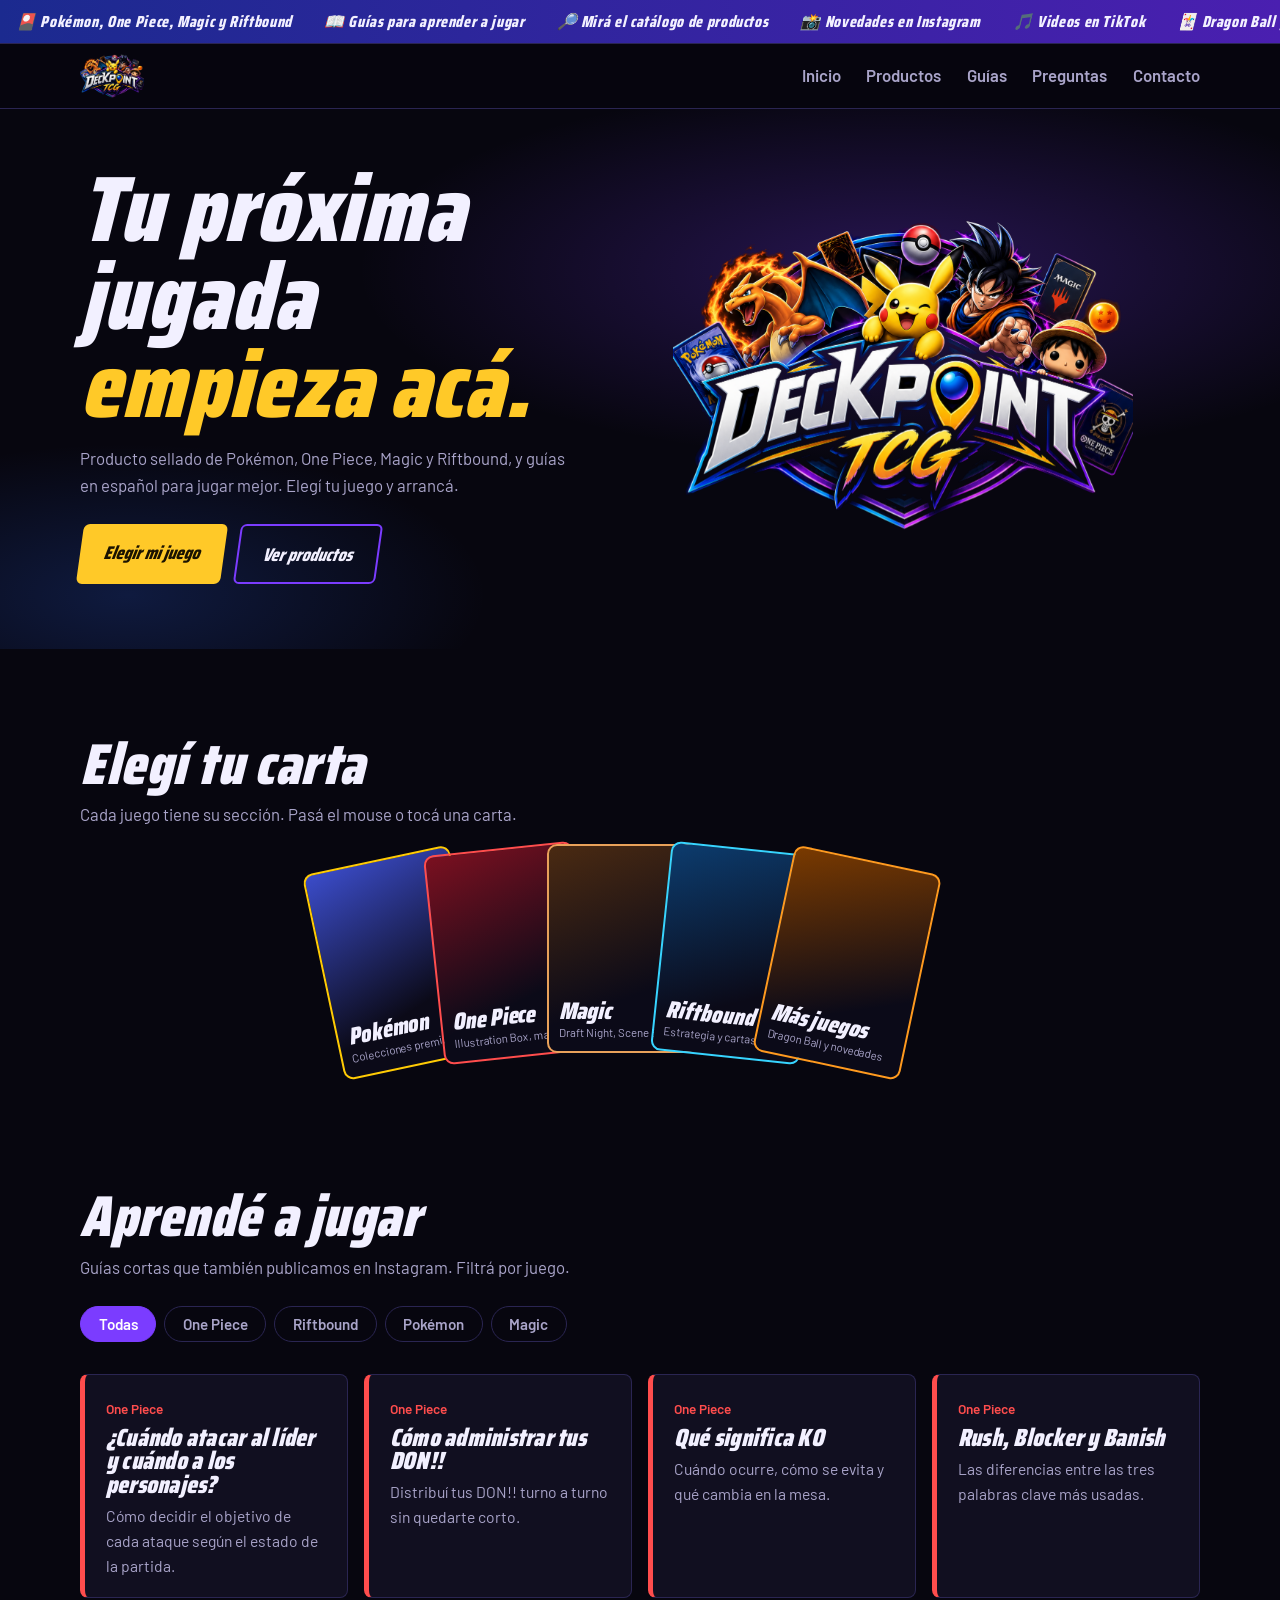
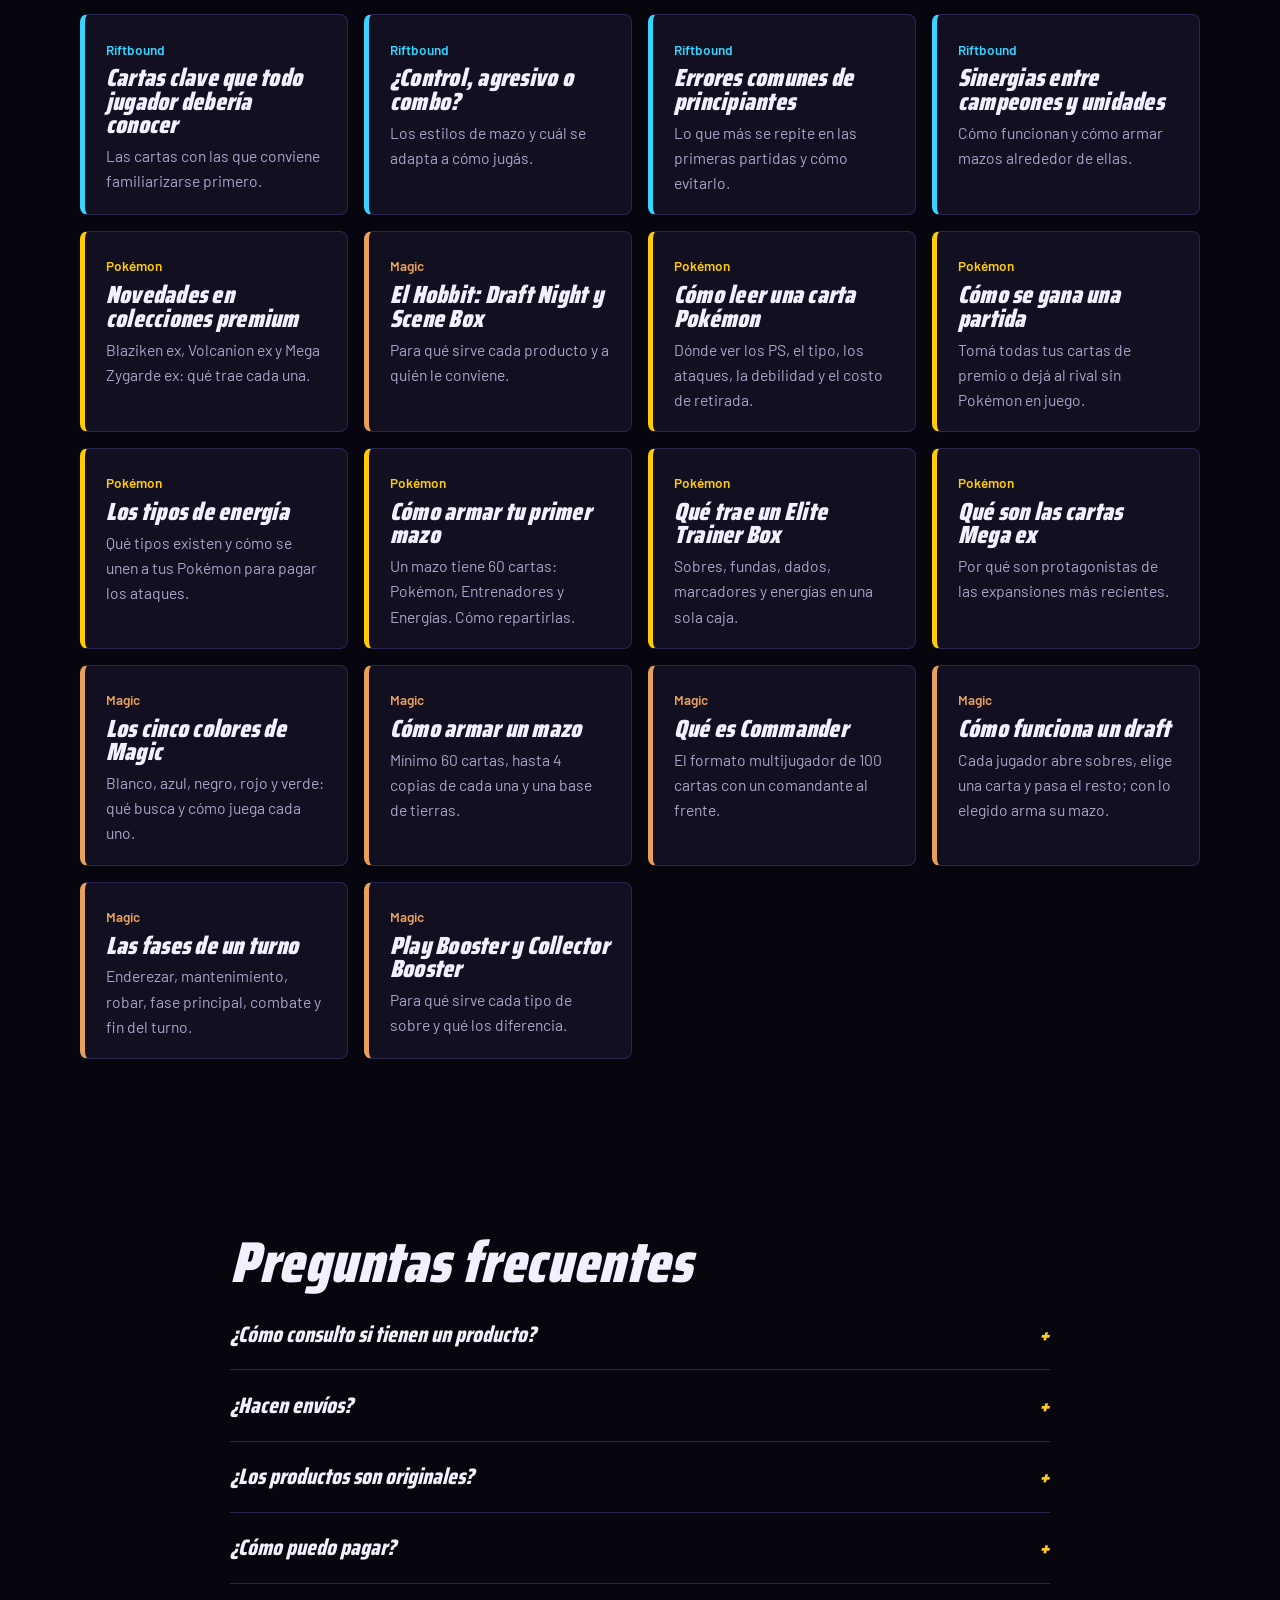
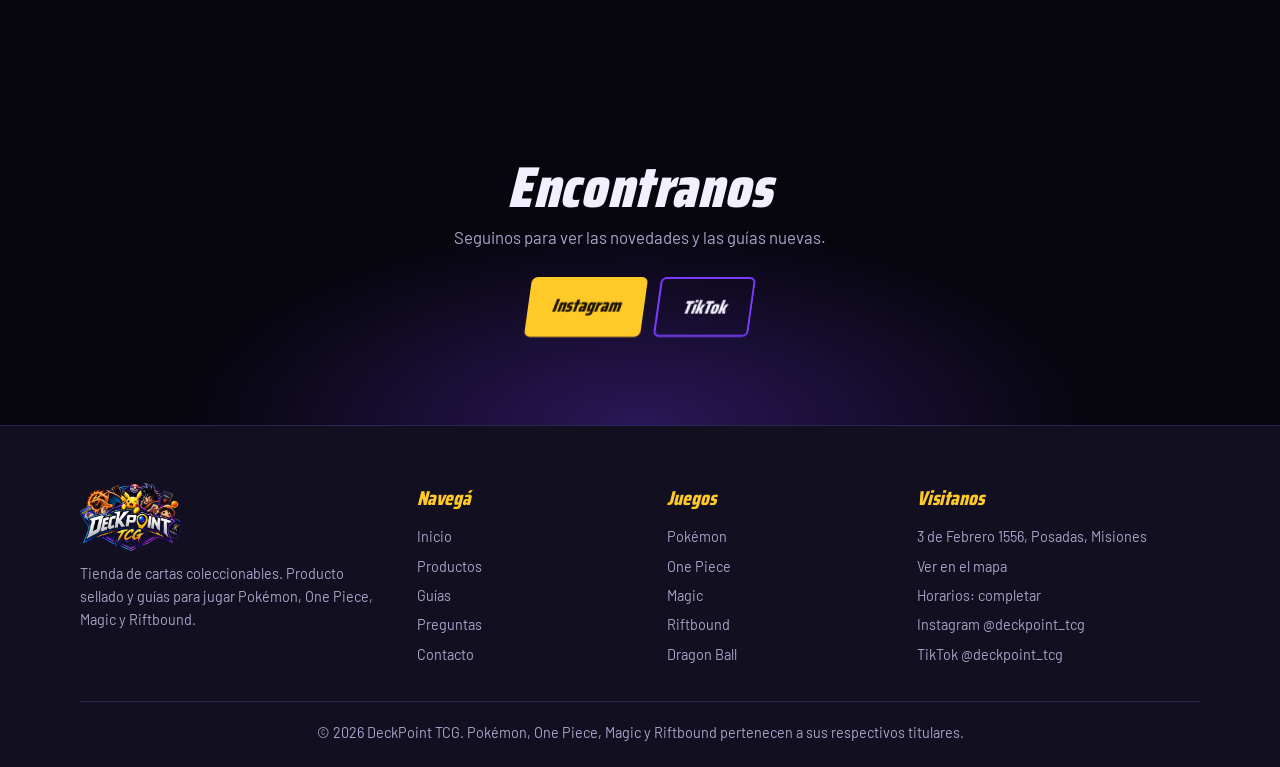
==== index.html @ 6fde2c55 "Primer subida del proyecto DeckPoint" ====
<!DOCTYPE html>
<html lang="es">

<head>
  <meta charset="utf-8">
  <meta name="viewport" content="width=device-width, initial-scale=1">
  <title>DeckPoint TCG | Pokémon, One Piece, Magic y Riftbound</title>
  <meta name="description"
    content="DeckPoint TCG: producto sellado, guías y novedades de Pokémon, One Piece, Magic y Riftbound.">
  <link rel="icon" href="assets/logo.png">
  <link rel="preconnect" href="https://fonts.googleapis.com">
  <link rel="preconnect" href="https://fonts.gstatic.com" crossorigin>
  <link
    href="https://fonts.googleapis.com/css2?family=Saira+Condensed:wght@700;800;900&family=Barlow:wght@400;500;600&display=swap"
    rel="stylesheet">
  <link rel="stylesheet" href="styles.css">
</head>

<body>
  <div class="ticker" aria-label="Novedades">
    <div><span>🎴 Pokémon, One Piece, Magic y Riftbound</span><span>📖 Guías para aprender a jugar</span><span>🔎 Mirá
        el catálogo de productos</span><span>📸 Novedades en Instagram</span><span>🎵 Videos en TikTok</span><span>🃏
        Dragon Ball y más juegos</span></div>
    <div aria-hidden="true"><span>🎴 Pokémon, One Piece, Magic y Riftbound</span><span>📖 Guías para aprender a
        jugar</span><span>🔎 Mirá el catálogo de productos</span><span>📸 Novedades en Instagram</span><span>🎵 Videos
        en TikTok</span><span>🃏 Dragon Ball y más juegos</span></div>
  </div>
  <header>
    <div class="wrap">
      <a href="index.html" aria-label="DeckPoint TCG, inicio"><img src="assets/logo.png" alt="DeckPoint TCG"></a>
      <nav><a href="index.html">Inicio</a><a href="productos.html">Productos</a><a href="index.html#guias">Guías</a><a
          href="index.html#faq">Preguntas</a><a href="index.html#contacto">Contacto</a></nav>
    </div>
  </header>
  <main id="inicio">
    <section class="hero">
      <div class="wrap">
        <div>
          <h1>Tu próxima jugada<span>empieza acá.</span></h1>
          <p class="lead">Producto sellado de Pokémon, One Piece, Magic y Riftbound, y guías en español para jugar
            mejor. Elegí tu juego y arrancá.</p>
          <div class="btns"><a class="btn gold" href="#juegos">Elegir mi juego</a><a class="btn ghost"
              href="productos.html">Ver productos</a></div>
        </div>
        <div>
          <img class="logo" src="assets/logo.png" alt="DeckPoint TCG con Pikachu, Charizard, Goku y Luffy"
            style="margin:auto;max-width:460px">
        </div>
      </div>
    </section>

    <section id="juegos">
      <div class="wrap">
        <h2>Elegí tu carta</h2>
        <p class="lead">Cada juego tiene su sección. Pasá el mouse o tocá una carta.</p>
        <div class="fan">
          <a class="card pk" href="productos.html?juego=pokemon"><b>Pokémon</b><small>Colecciones premium</small></a>
          <a class="card op" href="productos.html?juego=onepiece"><b>One Piece</b><small>Illustration Box,
              mazos</small></a>
          <a class="card mg" href="productos.html?juego=magic"><b>Magic</b><small>Draft Night, Scene Box</small></a>
          <a class="card rb" href="productos.html?juego=riftbound"><b>Riftbound</b><small>Estrategia y cartas
              clave</small></a>
          <a class="card dz" href="productos.html?juego=dragonball"><b>Más juegos</b><small>Dragon Ball y
              novedades</small></a>
        </div>
      </div>
    </section>

    <section id="guias" style="padding-top:1rem">
      <div class="wrap">
        <h2>Aprendé a jugar</h2>
        <p class="lead">Guías cortas que también publicamos en Instagram. Filtrá por juego.</p>
        <div class="tabs" role="group" aria-label="Filtrar guías por juego">
          <button aria-pressed="true" data-f="all">Todas</button><button aria-pressed="false" data-f="onepiece">One
            Piece</button><button aria-pressed="false" data-f="riftbound">Riftbound</button><button aria-pressed="false"
            data-f="pokemon">Pokémon</button><button aria-pressed="false" data-f="magic">Magic</button>
        </div>
        <div class="grid" id="guides">
          <article class="guide" data-g="onepiece" style="--c:#ff4d4d"><em>One Piece</em>
            <h3>¿Cuándo atacar al líder y cuándo a los personajes?</h3>
            <p>Cómo decidir el objetivo de cada ataque según el estado de la partida.</p>
          </article>
          <article class="guide" data-g="onepiece" style="--c:#ff4d4d"><em>One Piece</em>
            <h3>Cómo administrar tus DON!!</h3>
            <p>Distribuí tus DON!! turno a turno sin quedarte corto.</p>
          </article>
          <article class="guide" data-g="onepiece" style="--c:#ff4d4d"><em>One Piece</em>
            <h3>Qué significa KO</h3>
            <p>Cuándo ocurre, cómo se evita y qué cambia en la mesa.</p>
          </article>
          <article class="guide" data-g="onepiece" style="--c:#ff4d4d"><em>One Piece</em>
            <h3>Rush, Blocker y Banish</h3>
            <p>Las diferencias entre las tres palabras clave más usadas.</p>
          </article>
          <article class="guide" data-g="riftbound" style="--c:#37d4ff"><em>Riftbound</em>
            <h3>Cartas clave que todo jugador debería conocer</h3>
            <p>Las cartas con las que conviene familiarizarse primero.</p>
          </article>
          <article class="guide" data-g="riftbound" style="--c:#37d4ff"><em>Riftbound</em>
            <h3>¿Control, agresivo o combo?</h3>
            <p>Los estilos de mazo y cuál se adapta a cómo jugás.</p>
          </article>
          <article class="guide" data-g="riftbound" style="--c:#37d4ff"><em>Riftbound</em>
            <h3>Errores comunes de principiantes</h3>
            <p>Lo que más se repite en las primeras partidas y cómo evitarlo.</p>
          </article>
          <article class="guide" data-g="riftbound" style="--c:#37d4ff"><em>Riftbound</em>
            <h3>Sinergias entre campeones y unidades</h3>
            <p>Cómo funcionan y cómo armar mazos alrededor de ellas.</p>
          </article>
          <article class="guide" data-g="pokemon" style="--c:#ffcb05"><em>Pokémon</em>
            <h3>Novedades en colecciones premium</h3>
            <p>Blaziken ex, Volcanion ex y Mega Zygarde ex: qué trae cada una. <!-- editar --></p>
          </article>
          <article class="guide" data-g="magic" style="--c:#e8a15a"><em>Magic</em>
            <h3>El Hobbit: Draft Night y Scene Box</h3>
            <p>Para qué sirve cada producto y a quién le conviene. <!-- editar --></p>
          </article>
          <article class="guide" data-g="pokemon" style="--c:#ffcb05"><em>Pokémon</em>
            <h3>Cómo leer una carta Pokémon</h3>
            <p>Dónde ver los PS, el tipo, los ataques, la debilidad y el costo de retirada.</p>
          </article>
          <article class="guide" data-g="pokemon" style="--c:#ffcb05"><em>Pokémon</em>
            <h3>Cómo se gana una partida</h3>
            <p>Tomá todas tus cartas de premio o dejá al rival sin Pokémon en juego.</p>
          </article>
          <article class="guide" data-g="pokemon" style="--c:#ffcb05"><em>Pokémon</em>
            <h3>Los tipos de energía</h3>
            <p>Qué tipos existen y cómo se unen a tus Pokémon para pagar los ataques.</p>
          </article>
          <article class="guide" data-g="pokemon" style="--c:#ffcb05"><em>Pokémon</em>
            <h3>Cómo armar tu primer mazo</h3>
            <p>Un mazo tiene 60 cartas: Pokémon, Entrenadores y Energías. Cómo repartirlas.</p>
          </article>
          <article class="guide" data-g="pokemon" style="--c:#ffcb05"><em>Pokémon</em>
            <h3>Qué trae un Elite Trainer Box</h3>
            <p>Sobres, fundas, dados, marcadores y energías en una sola caja.</p>
          </article>
          <article class="guide" data-g="pokemon" style="--c:#ffcb05"><em>Pokémon</em>
            <h3>Qué son las cartas Mega ex</h3>
            <p>Por qué son protagonistas de las expansiones más recientes.</p>
          </article>
          <article class="guide" data-g="magic" style="--c:#e8a15a"><em>Magic</em>
            <h3>Los cinco colores de Magic</h3>
            <p>Blanco, azul, negro, rojo y verde: qué busca y cómo juega cada uno.</p>
          </article>
          <article class="guide" data-g="magic" style="--c:#e8a15a"><em>Magic</em>
            <h3>Cómo armar un mazo</h3>
            <p>Mínimo 60 cartas, hasta 4 copias de cada una y una base de tierras.</p>
          </article>
          <article class="guide" data-g="magic" style="--c:#e8a15a"><em>Magic</em>
            <h3>Qué es Commander</h3>
            <p>El formato multijugador de 100 cartas con un comandante al frente.</p>
          </article>
          <article class="guide" data-g="magic" style="--c:#e8a15a"><em>Magic</em>
            <h3>Cómo funciona un draft</h3>
            <p>Cada jugador abre sobres, elige una carta y pasa el resto; con lo elegido arma su mazo.</p>
          </article>
          <article class="guide" data-g="magic" style="--c:#e8a15a"><em>Magic</em>
            <h3>Las fases de un turno</h3>
            <p>Enderezar, mantenimiento, robar, fase principal, combate y fin del turno.</p>
          </article>
          <article class="guide" data-g="magic" style="--c:#e8a15a"><em>Magic</em>
            <h3>Play Booster y Collector Booster</h3>
            <p>Para qué sirve cada tipo de sobre y qué los diferencia.</p>
          </article>
        </div>
      </div>
    </section>

    <section id="faq">
      <div class="wrap" style="max-width:820px">
        <h2>Preguntas frecuentes</h2>
        <!-- TODO: reemplazar por respuestas reales del local -->
        <details>
          <summary>¿Cómo consulto si tienen un producto?</summary>
          <p>Escribinos por mensaje directo en Instagram con el nombre del producto y te confirmamos disponibilidad.</p>
        </details>
        <details>
          <summary>¿Hacen envíos?</summary>
          <p>.</p>
        </details>
        <details>
          <summary>¿Los productos son originales?</summary>
          <p>.</p>
        </details>
        <details>
          <summary>¿Cómo puedo pagar?</summary>
          <p>.</p>
        </details>
      </div>
    </section>

    <section id="contacto" class="contact">
      <div class="wrap">
        <h2>Encontranos</h2>
        <p class="lead" style="margin:0 auto">Seguinos para ver las novedades y las guías nuevas.</p>
        <div class="btns">
          <a class="btn gold" href="https://www.instagram.com/deckpoint_tcg" target="_blank"
            rel="noopener">Instagram</a>
          <a class="btn ghost" href="https://www.tiktok.com/@deckpoint_tcg" target="_blank" rel="noopener">TikTok</a>
        </div>
      </div>
    </section>
  </main>

  <footer>
    <div class="wrap">
      <div class="fcols">
        <div><img src="assets/logo.png" alt="DeckPoint TCG">
          <p>Tienda de cartas coleccionables. Producto sellado y guías para jugar Pokémon, One Piece, Magic y Riftbound.
          </p>
        </div>
        <div>
          <h4>Navegá</h4>
          <ul>
            <li><a href="index.html">Inicio</a></li>
            <li><a href="productos.html">Productos</a></li>
            <li><a href="index.html#guias">Guías</a></li>
            <li><a href="index.html#faq">Preguntas</a></li>
            <li><a href="index.html#contacto">Contacto</a></li>
          </ul>
        </div>
        <div>
          <h4>Juegos</h4>
          <ul>
            <li><a href="productos.html?juego=pokemon">Pokémon</a></li>
            <li><a href="productos.html?juego=onepiece">One Piece</a></li>
            <li><a href="productos.html?juego=magic">Magic</a></li>
            <li><a href="productos.html?juego=riftbound">Riftbound</a></li>
            <li><a href="productos.html?juego=dragonball">Dragon Ball</a></li>
          </ul>
        </div>
        <div>
          <h4>Visitanos</h4>
          <ul><!-- EDITAR: completar horarios -->
            <li>3 de Febrero 1556, Posadas, Misiones</li>
            <li><a href="https://www.google.com/maps/search/?api=1&query=3+de+Febrero+1556+Posadas+Misiones"
                target="_blank" rel="noopener">Ver en el mapa</a></li>
            <li>Horarios: completar</li>
            <li><a href="https://www.instagram.com/deckpoint_tcg" target="_blank" rel="noopener">Instagram
                @deckpoint_tcg</a></li>
            <li><a href="https://www.tiktok.com/@deckpoint_tcg" target="_blank" rel="noopener">TikTok @deckpoint_tcg</a>
            </li>
          </ul>
        </div>
      </div>
      <div class="fbot">© 2026 DeckPoint TCG. Pokémon, One Piece, Magic y Riftbound pertenecen a sus respectivos
        titulares.</div>
    </div>
  </footer>

  <script>
    const tabs = document.querySelectorAll('.tabs button'), gs = document.querySelectorAll('.guide');
    function filter(f) {
      tabs.forEach(b => b.setAttribute('aria-pressed', b.dataset.f === f));
      gs.forEach(g => g.hidden = !(f === 'all' || g.dataset.g === f));
    }
    tabs.forEach(b => b.addEventListener('click', () => filter(b.dataset.f)));

  </script>
</body>

</html>
---- styles.css ----
:root{--void:#07060f;--panel:#110f20;--line:#2a2552;--violet:#7b3cff;--blue:#2f6bff;--gold:#ffc928;--text:#f2f0ff;--mute:#a9a4c9;
--hd:"Saira Condensed","Arial Narrow",sans-serif;--bd:"Barlow",system-ui,sans-serif}
*{box-sizing:border-box;margin:0}
html{scroll-behavior:smooth}
body{background:var(--void);color:var(--text);font:400 1.05rem/1.6 var(--bd);overflow-x:hidden}
img{max-width:100%;display:block}
a{color:inherit}
:focus-visible{outline:3px solid var(--gold);outline-offset:3px}
.wrap{width:min(1120px,92%);margin-inline:auto}
h1,h2,h3{font-family:var(--hd);font-style:italic;font-weight:900;line-height:.95;letter-spacing:.01em}
h2{font-size:clamp(2.2rem,5vw,3.6rem);margin-bottom:.6rem}
section{padding:5.5rem 0}
.lead{color:var(--mute);max-width:56ch}

/* nav */
header{position:sticky;top:0;z-index:20;background:rgba(7,6,15,.88);backdrop-filter:blur(10px);border-bottom:1px solid var(--line)}
header .wrap{display:flex;align-items:center;justify-content:space-between;height:64px}
header img{height:44px}
nav{display:flex;gap:1.6rem;font-weight:600}
nav a{text-decoration:none;color:var(--mute)}
nav a:hover{color:var(--gold)}
@media(max-width:640px){nav{gap:1rem;font-size:.95rem}}

/* hero */
.hero{padding:3.5rem 0 4rem;background:radial-gradient(60% 50% at 70% 30%,rgba(123,60,255,.28),transparent 70%),radial-gradient(40% 40% at 10% 90%,rgba(47,107,255,.2),transparent 70%)}
.hero .wrap{display:grid;grid-template-columns:1fr 1.2fr;gap:2rem;align-items:center}
.hero h1{font-size:clamp(3rem,7.5vw,5.8rem);margin-bottom:1rem}
.hero h1 span{display:block;color:var(--gold)}
.btns{display:flex;gap:.8rem;flex-wrap:wrap;margin-top:1.6rem}
.btn{display:inline-block;padding:.85rem 1.5rem;border-radius:6px;font:800 1.15rem var(--hd);font-style:italic;text-decoration:none;transform:skewX(-8deg)}
.btn.gold{background:var(--gold);color:#1a1200}
.btn.ghost{border:2px solid var(--violet);color:var(--text)}
.btn:hover{filter:brightness(1.15)}

/* card fan: cada juego es una carta 63:88 */
.fan{display:flex;justify-content:center;padding:1rem 0 2rem}
.card{--r:0deg;flex:0 0 auto;width:clamp(86px,15vw,150px);aspect-ratio:63/88;margin-left:-3.2%;border-radius:10px;border:2px solid var(--c);background:linear-gradient(160deg,var(--c2),#0b0a18 70%);
display:flex;flex-direction:column;justify-content:flex-end;padding:.6rem;text-decoration:none;transform:rotate(var(--r)) translateY(var(--y,0));transition:transform .25s,box-shadow .25s;box-shadow:0 0 0 rgba(0,0,0,0)}
.card:hover,.card:focus-visible{transform:rotate(0) translateY(-18px) scale(1.06);z-index:5;box-shadow:0 14px 34px var(--c)}
.card b{font:900 clamp(1rem,2.2vw,1.5rem)/1 var(--hd);font-style:italic}
.card small{font-size:.72rem;color:var(--mute)}
.pk{--c:#ffcb05;--c2:#3b4cca;--r:-12deg;--y:14px}
.op{--c:#ff4d4d;--c2:#7a1020;--r:-6deg;--y:4px}
.mg{--c:#e8a15a;--c2:#4a2a12;--r:0deg}
.rb{--c:#37d4ff;--c2:#0c3c6e;--r:6deg;--y:4px}
.dz{--c:#ff9a1f;--c2:#7a3a00;--r:12deg;--y:14px}
@media(max-width:820px){.hero .wrap{grid-template-columns:1fr}.hero img.logo{max-width:340px}}
@media(prefers-reduced-motion:no-preference){.hero .logo{animation:rise .9s ease-out both}@keyframes rise{from{opacity:0;transform:translateY(24px) scale(.96)}}}

/* guías */
.tabs{display:flex;gap:.5rem;flex-wrap:wrap;margin:1.6rem 0 2rem}
.tabs button{background:transparent;color:var(--mute);border:1px solid var(--line);padding:.5rem 1.1rem;border-radius:99px;font:600 .95rem var(--bd);cursor:pointer}
.tabs button[aria-pressed=true]{background:var(--violet);border-color:var(--violet);color:#fff}
.grid{display:grid;grid-template-columns:repeat(auto-fill,minmax(250px,1fr));gap:1rem}
.guide{background:var(--panel);border:1px solid var(--line);border-left:5px solid var(--c);border-radius:8px;padding:1.2rem 1.3rem}
.guide em{font-style:normal;font-size:.85rem;color:var(--c);font-weight:600}
.guide h3{font-size:1.55rem;margin:.3rem 0 .4rem}
.guide p{color:var(--mute);font-size:.98rem}
.guide[hidden]{display:none}

/* sellado */
.sealed{background:var(--panel);border-block:1px solid var(--line)}
.sealed .wrap{display:grid;grid-template-columns:1fr 1fr;gap:3rem;align-items:start}
.list{list-style:none;padding:0;display:grid;gap:1rem}
.list li{padding-left:1.1rem;border-left:3px solid var(--gold)}
.list b{display:block;font:800 1.3rem var(--hd);font-style:italic}
.list span{color:var(--mute)}
@media(max-width:820px){.sealed .wrap{grid-template-columns:1fr;gap:2rem}}

/* faq */
details{border-bottom:1px solid var(--line);padding:1.1rem 0}
summary{cursor:pointer;font:800 1.4rem var(--hd);font-style:italic;list-style:none;display:flex;justify-content:space-between;gap:1rem}
summary::after{content:"+";color:var(--gold);transition:transform .2s}
details[open] summary::after{transform:rotate(45deg)}
details p{color:var(--mute);margin-top:.6rem;max-width:62ch}

/* contacto */
.contact{text-align:center;background:radial-gradient(50% 80% at 50% 100%,rgba(123,60,255,.3),transparent 70%)}
.contact .btns{justify-content:center}
footer{padding:1.6rem 0;border-top:1px solid var(--line);color:var(--mute);font-size:.9rem;text-align:center}


/* productos */
.sr{position:absolute;width:1px;height:1px;overflow:hidden;clip:rect(0 0 0 0)}
.grid{display:grid;grid-template-columns:repeat(auto-fill,minmax(250px,1fr));gap:1rem}
.pgrid{grid-template-columns:repeat(auto-fill,minmax(220px,1fr))}
.prod{background:var(--panel);border:1px solid var(--line);border-top:4px solid var(--c);border-radius:8px;padding:1rem 1.1rem;display:flex;flex-direction:column;gap:.35rem}
.prod em{font-style:normal;font-size:.82rem;color:var(--c);font-weight:600}
.prod h3{font-size:1.4rem}.prod p{color:var(--mute);font-size:.93rem}
.prod .g{color:var(--mute);font-size:.8rem;margin-top:auto}
.pimg,.ph{background:#000;border:1px solid var(--line)}
.pimg{object-fit:contain;background:#000}
.ph{background:#000;border:1px solid var(--line)}
.phead{padding:3rem 0 5rem;min-height:70vh}
.crumb{display:inline-block;color:var(--mute);text-decoration:none;font-weight:600;margin-bottom:1rem}
.crumb:hover{color:var(--gold)}
.tabs a{border:1px solid var(--line);padding:.5rem 1.1rem;border-radius:99px;color:var(--mute);text-decoration:none;font-weight:600}
.tabs a[aria-current]{background:var(--violet);border-color:var(--violet);color:#fff}
.sets{grid-template-columns:repeat(auto-fill,minmax(280px,1fr));gap:1.3rem}
.set{display:block;background:var(--panel);border:1px solid var(--line);border-radius:12px;overflow:hidden;text-decoration:none;transition:border-color .2s}
.set:hover,.set:focus-visible{border-color:var(--c)}
.set .logo{height:170px;display:grid;place-items:center;padding:1rem;background:radial-gradient(circle,color-mix(in srgb,var(--c) 22%,transparent),transparent 70%)}
.set .logo img{max-height:130px;object-fit:contain}
.set .logo b{font:900 2rem/1 var(--hd);font-style:italic;text-align:center}
.set .info{padding:1rem 1.2rem 1.2rem;border-top:1px solid var(--line)}
.set small{color:var(--c);font-weight:600}.set h3{font-size:1.5rem;margin:.2rem 0}
.chips{display:flex;gap:.4rem;flex-wrap:wrap;margin:.6rem 0 .8rem}
.chips span{border:1px solid var(--line);border-radius:99px;padding:.1rem .7rem;font-size:.8rem;color:var(--mute)}
.go{color:var(--c);font-weight:700}

/* ticker */
.ticker{display:flex;overflow:hidden;background:linear-gradient(90deg,#1b2a8f,#4a1fb0);border-bottom:1px solid var(--line);font:800 1rem var(--hd);font-style:italic;letter-spacing:.04em}
.ticker div{flex:0 0 auto;min-width:100%;display:flex;justify-content:space-around;gap:2rem;padding:.55rem 1rem;white-space:nowrap;animation:run 40s linear infinite}
.ticker:hover div{animation-play-state:paused}
@keyframes run{to{transform:translateX(-100%)}}
@media(prefers-reduced-motion:reduce){.ticker{overflow-x:auto}.ticker div{animation:none}.ticker div+div{display:none}}

/* footer */
footer{padding:3.5rem 0 1.4rem;background:var(--panel);text-align:left}
.fcols{display:grid;grid-template-columns:1.4fr 1fr 1fr 1.3fr;gap:2rem}
footer h4{font:800 1.25rem var(--hd);font-style:italic;color:var(--gold);margin-bottom:.7rem}
footer ul{list-style:none;padding:0;display:grid;gap:.4rem}
footer a{text-decoration:none;color:var(--mute)}footer a:hover{color:var(--gold)}
footer img{height:70px;margin-bottom:.6rem}
.fbot{border-top:1px solid var(--line);margin-top:2.2rem;padding-top:1.2rem;text-align:center}
@media(max-width:820px){.fcols{grid-template-columns:1fr 1fr}}@media(max-width:520px){.fcols{grid-template-columns:1fr}}
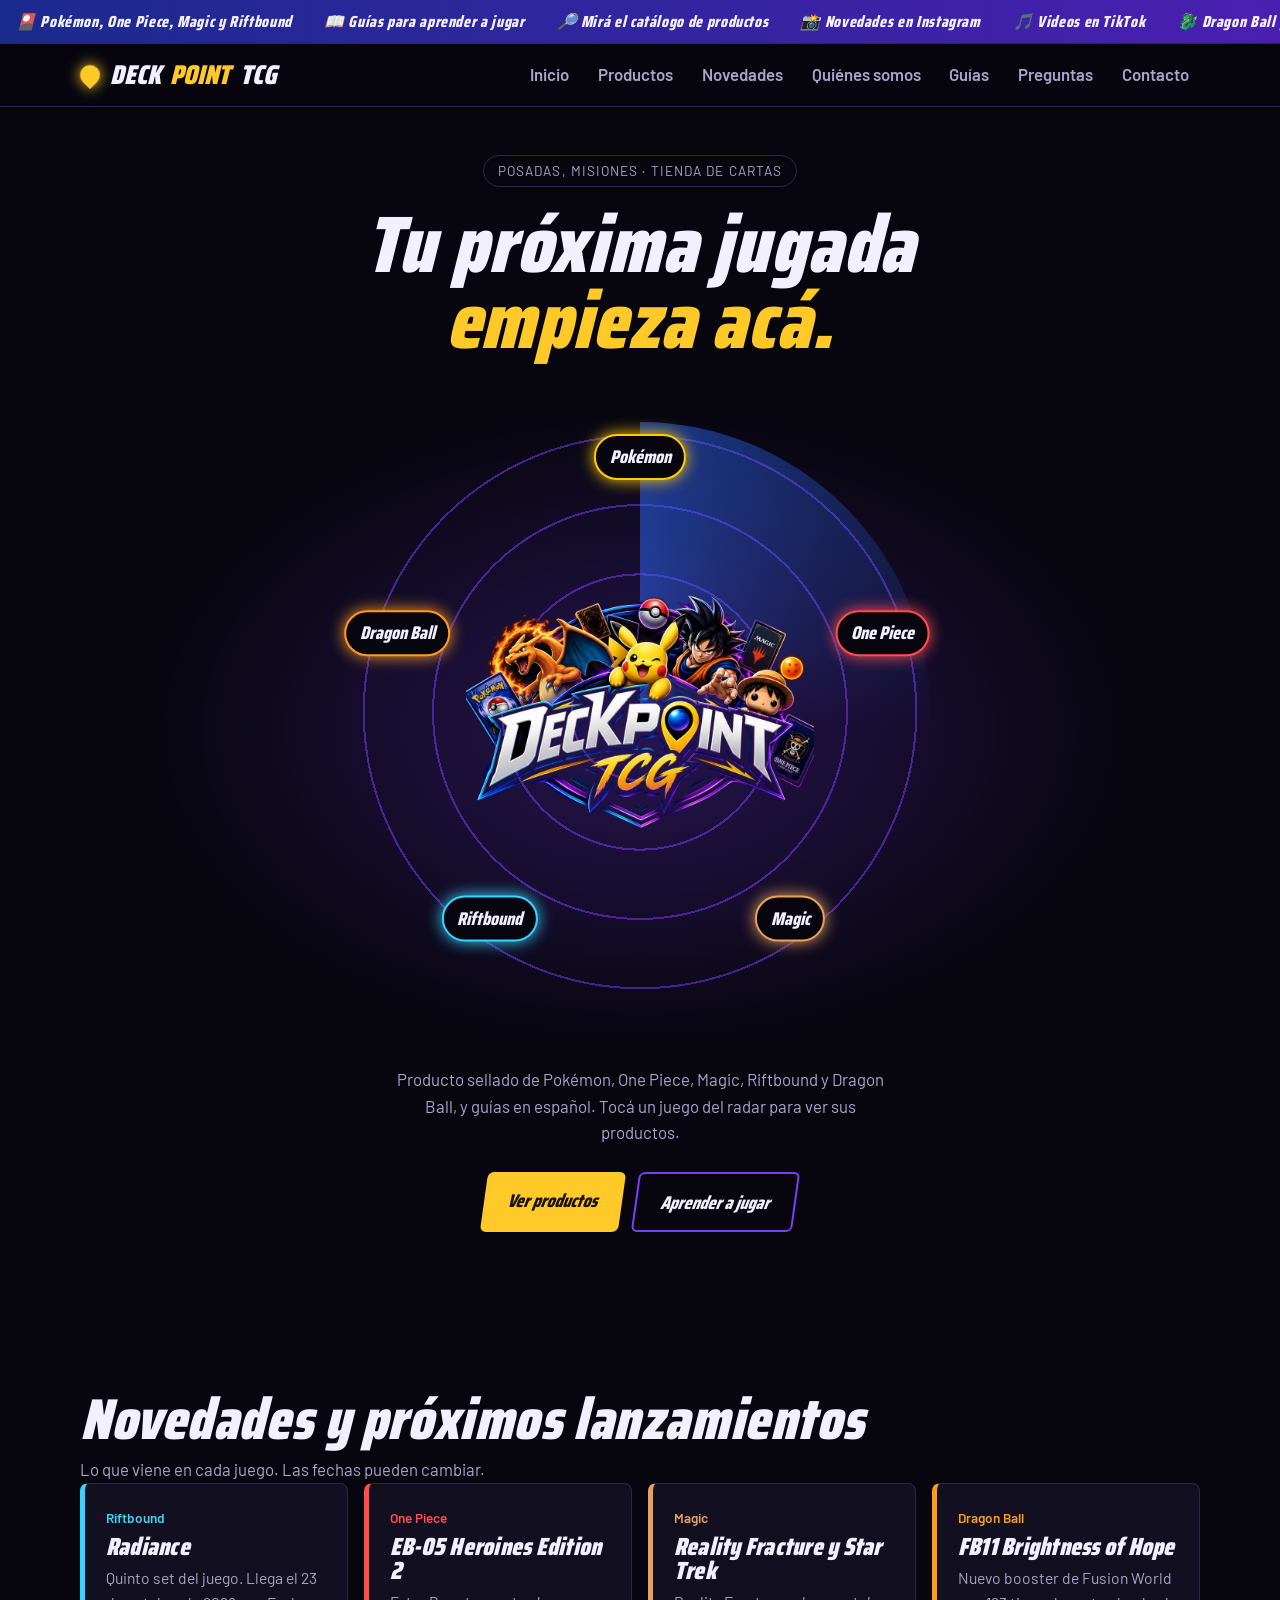
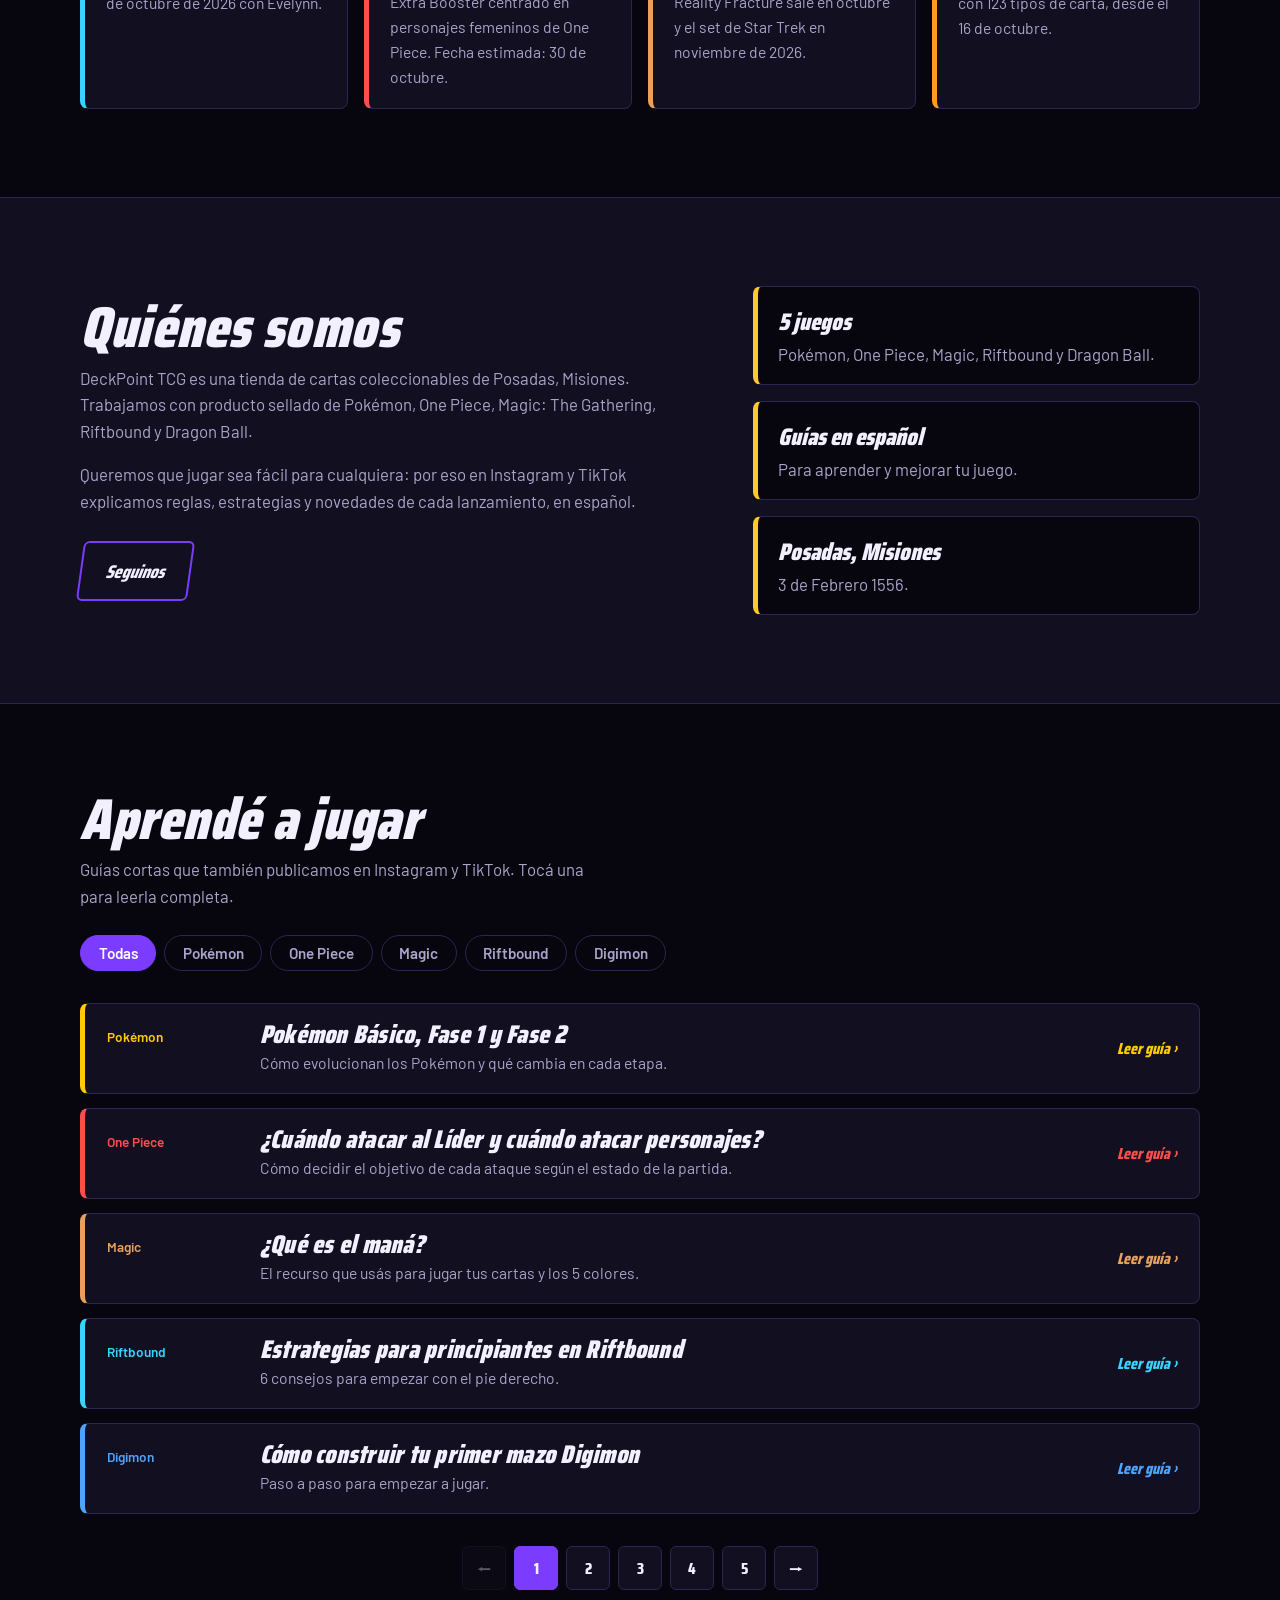
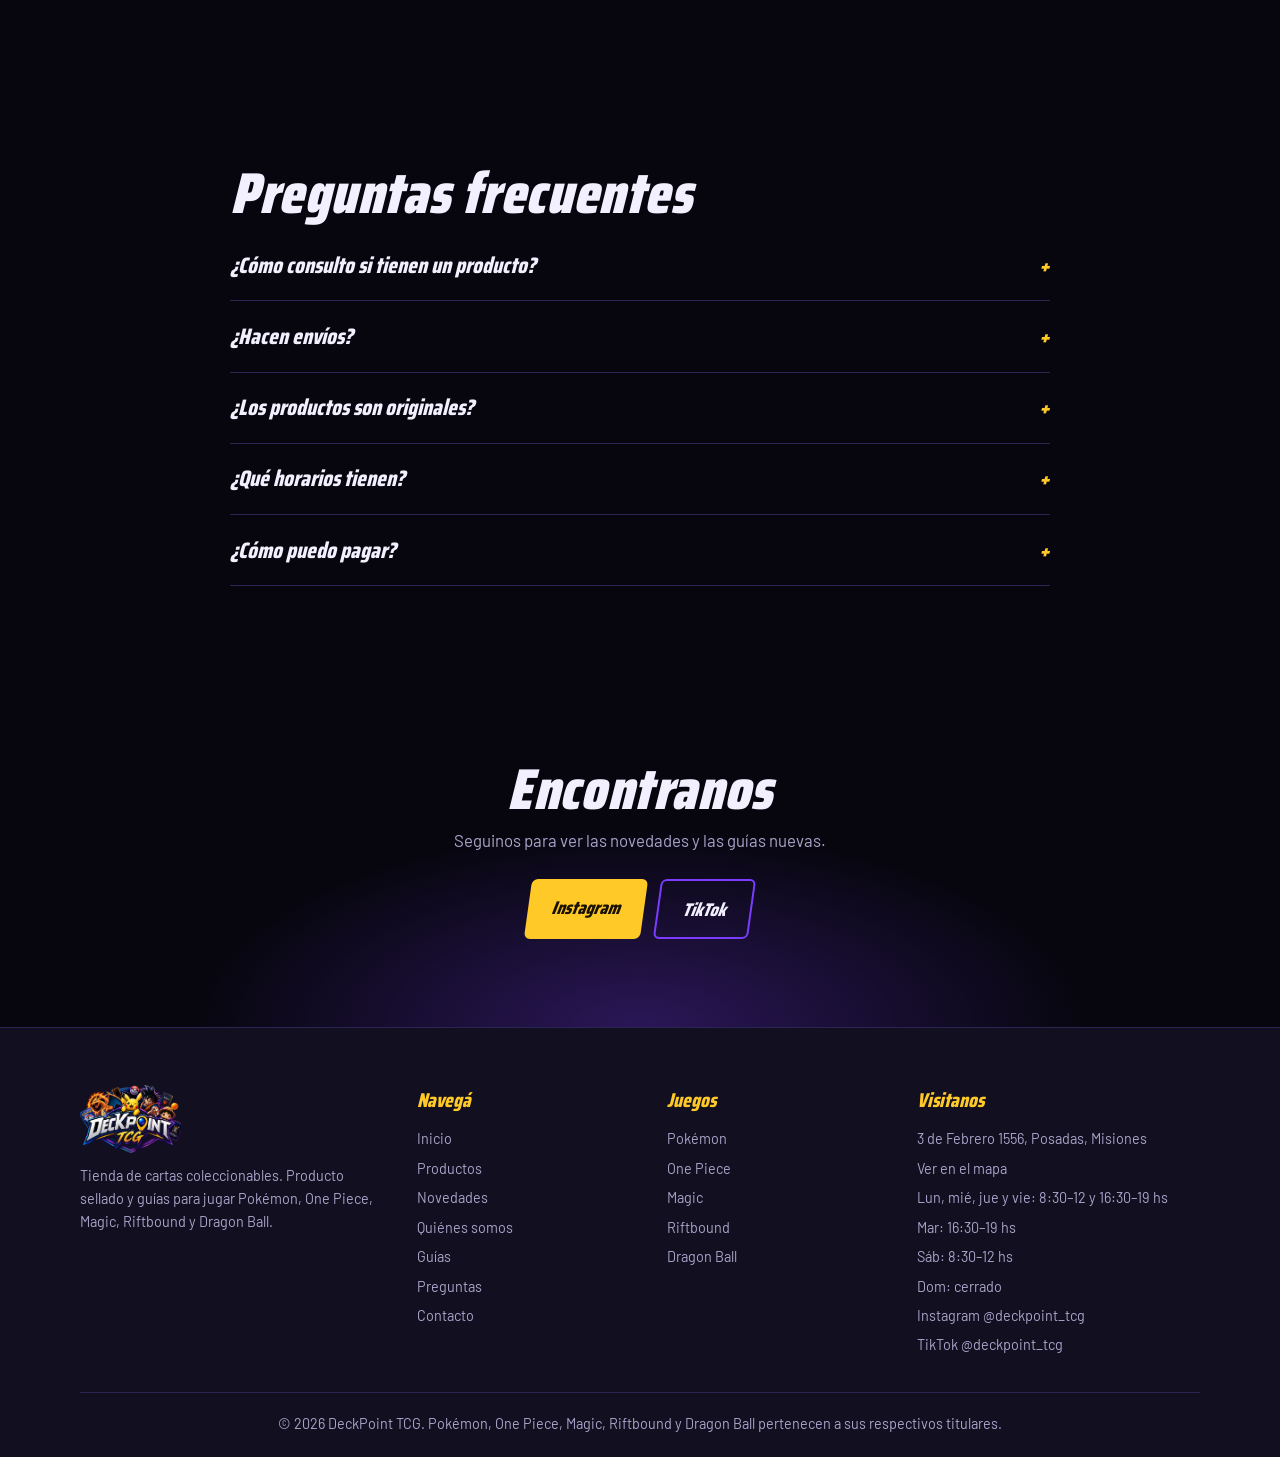
==== commit 5c8c7928: "Actualizo catalogo con fotos, guias y horarios" ====
--- a/index.html
+++ b/index.html
@@ -1,264 +1,144 @@
 <!DOCTYPE html>
 <html lang="es">
+<head>
+<meta charset="utf-8">
+<meta name="viewport" content="width=device-width, initial-scale=1">
+<title>DeckPoint TCG | Pokémon, One Piece, Magic y Riftbound</title>
+<meta name="description" content="DeckPoint TCG: producto sellado, guías y novedades de Pokémon, One Piece, Magic y Riftbound.">
+<link rel="icon" href="assets/favicon.png">
+<meta property="og:title" content="DeckPoint TCG | Pokémon, One Piece, Magic, Riftbound y Dragon Ball">
+<meta property="og:description" content="Tienda de cartas coleccionables en Posadas, Misiones. Producto sellado y guías para jugar, en español.">
+<meta property="og:type" content="website">
+<meta property="og:image" content="assets/logo.png">
+<meta name="theme-color" content="#07060f">
 
-<head>
-  <meta charset="utf-8">
-  <meta name="viewport" content="width=device-width, initial-scale=1">
-  <title>DeckPoint TCG | Pokémon, One Piece, Magic y Riftbound</title>
-  <meta name="description"
-    content="DeckPoint TCG: producto sellado, guías y novedades de Pokémon, One Piece, Magic y Riftbound.">
-  <link rel="icon" href="assets/logo.png">
-  <link rel="preconnect" href="https://fonts.googleapis.com">
-  <link rel="preconnect" href="https://fonts.gstatic.com" crossorigin>
-  <link
-    href="https://fonts.googleapis.com/css2?family=Saira+Condensed:wght@700;800;900&family=Barlow:wght@400;500;600&display=swap"
-    rel="stylesheet">
-  <link rel="stylesheet" href="styles.css">
+<link rel="preconnect" href="https://fonts.googleapis.com">
+<link rel="preconnect" href="https://fonts.gstatic.com" crossorigin>
+<link href="https://fonts.googleapis.com/css2?family=Saira+Condensed:wght@700;800;900&family=Barlow:wght@400;500;600&display=swap" rel="stylesheet">
+<link rel="stylesheet" href="styles.css">
 </head>
+<body>
+<div class="ticker" aria-label="Novedades"><div><span>🎴 Pokémon, One Piece, Magic y Riftbound</span><span>📖 Guías para aprender a jugar</span><span>🔎 Mirá el catálogo de productos</span><span>📸 Novedades en Instagram</span><span>🎵 Videos en TikTok</span><span>🐉 Dragon Ball y más juegos</span></div><div aria-hidden="true"><span>🎴 Pokémon, One Piece, Magic y Riftbound</span><span>📖 Guías para aprender a jugar</span><span>🔎 Mirá el catálogo de productos</span><span>📸 Novedades en Instagram</span><span>🎵 Videos en TikTok</span><span>🐉 Dragon Ball y más juegos</span></div></div>
+<header><div class="wrap">
+  <a class="brand" href="index.html" aria-label="DeckPoint TCG, inicio"><i></i>Deck<span>Point</span> TCG</a>
+  <nav><a href="index.html">Inicio</a><a href="productos.html">Productos</a><a href="index.html#novedades">Novedades</a><a href="index.html#quienes">Quiénes somos</a><a href="index.html#guias">Guías</a><a href="index.html#faq">Preguntas</a><a href="index.html#contacto">Contacto</a></nav>
+</div></header>
+<main id="inicio">
+<section class="hero"><div class="wrap">
+  <span class="kicker">Posadas, Misiones · Tienda de cartas</span>
+  <h1>Tu próxima jugada <span>empieza acá.</span></h1>
+  <div class="radar" role="group" aria-label="Elegí un juego">
+    <picture><source srcset="assets/logo.webp" type="image/webp"><img src="assets/logo.png" width="900" height="622" alt="DeckPoint TCG con Pikachu, Charizard, Goku y Luffy" fetchpriority="high"></picture>
+    <a class="node" style="--a:-90deg;--c:#ffcb05" href="productos.html?juego=pokemon">Pokémon</a>
+    <a class="node" style="--a:-18deg;--c:#ff4d4d" href="productos.html?juego=onepiece">One Piece</a>
+    <a class="node" style="--a:54deg;--c:#e8a15a" href="productos.html?juego=magic">Magic</a>
+    <a class="node" style="--a:126deg;--c:#37d4ff" href="productos.html?juego=riftbound">Riftbound</a>
+    <a class="node" style="--a:198deg;--c:#ff9a1f" href="productos.html?juego=dragonball">Dragon Ball</a>
+  </div>
+  <p class="lead">Producto sellado de Pokémon, One Piece, Magic, Riftbound y Dragon Ball, y guías en español. Tocá un juego del radar para ver sus productos.</p>
+  <div class="btns"><a class="btn gold" href="productos.html">Ver productos</a><a class="btn ghost" href="#guias">Aprender a jugar</a></div>
+</div></section>
 
-<body>
-  <div class="ticker" aria-label="Novedades">
-    <div><span>🎴 Pokémon, One Piece, Magic y Riftbound</span><span>📖 Guías para aprender a jugar</span><span>🔎 Mirá
-        el catálogo de productos</span><span>📸 Novedades en Instagram</span><span>🎵 Videos en TikTok</span><span>🃏
-        Dragon Ball y más juegos</span></div>
-    <div aria-hidden="true"><span>🎴 Pokémon, One Piece, Magic y Riftbound</span><span>📖 Guías para aprender a
-        jugar</span><span>🔎 Mirá el catálogo de productos</span><span>📸 Novedades en Instagram</span><span>🎵 Videos
-        en TikTok</span><span>🃏 Dragon Ball y más juegos</span></div>
+<section id="novedades"><div class="wrap">
+  <h2>Novedades y próximos lanzamientos</h2>
+  <!-- EDITAR: actualizá estas tarjetas cuando salgan los productos nuevos -->
+  <p class="lead">Lo que viene en cada juego. Las fechas pueden cambiar.</p>
+  <div class="grid news">
+    <article class="guide" style="--c:#37d4ff"><em>Riftbound</em><h3>Radiance</h3><p>Quinto set del juego. Llega el 23 de octubre de 2026 con Evelynn.</p></article>
+    <article class="guide" style="--c:#ff4d4d"><em>One Piece</em><h3>EB-05 Heroines Edition 2</h3><p>Extra Booster centrado en personajes femeninos de One Piece. Fecha estimada: 30 de octubre.</p></article>
+    <article class="guide" style="--c:#e8a15a"><em>Magic</em><h3>Reality Fracture y Star Trek</h3><p>Reality Fracture sale en octubre y el set de Star Trek en noviembre de 2026.</p></article>
+    <article class="guide" style="--c:#ff9a1f"><em>Dragon Ball</em><h3>FB11 Brightness of Hope</h3><p>Nuevo booster de Fusion World con 123 tipos de carta, desde el 16 de octubre.</p></article>
   </div>
-  <header>
-    <div class="wrap">
-      <a href="index.html" aria-label="DeckPoint TCG, inicio"><img src="assets/logo.png" alt="DeckPoint TCG"></a>
-      <nav><a href="index.html">Inicio</a><a href="productos.html">Productos</a><a href="index.html#guias">Guías</a><a
-          href="index.html#faq">Preguntas</a><a href="index.html#contacto">Contacto</a></nav>
-    </div>
-  </header>
-  <main id="inicio">
-    <section class="hero">
-      <div class="wrap">
-        <div>
-          <h1>Tu próxima jugada<span>empieza acá.</span></h1>
-          <p class="lead">Producto sellado de Pokémon, One Piece, Magic y Riftbound, y guías en español para jugar
-            mejor. Elegí tu juego y arrancá.</p>
-          <div class="btns"><a class="btn gold" href="#juegos">Elegir mi juego</a><a class="btn ghost"
-              href="productos.html">Ver productos</a></div>
-        </div>
-        <div>
-          <img class="logo" src="assets/logo.png" alt="DeckPoint TCG con Pikachu, Charizard, Goku y Luffy"
-            style="margin:auto;max-width:460px">
-        </div>
-      </div>
-    </section>
+</div></section>
 
-    <section id="juegos">
-      <div class="wrap">
-        <h2>Elegí tu carta</h2>
-        <p class="lead">Cada juego tiene su sección. Pasá el mouse o tocá una carta.</p>
-        <div class="fan">
-          <a class="card pk" href="productos.html?juego=pokemon"><b>Pokémon</b><small>Colecciones premium</small></a>
-          <a class="card op" href="productos.html?juego=onepiece"><b>One Piece</b><small>Illustration Box,
-              mazos</small></a>
-          <a class="card mg" href="productos.html?juego=magic"><b>Magic</b><small>Draft Night, Scene Box</small></a>
-          <a class="card rb" href="productos.html?juego=riftbound"><b>Riftbound</b><small>Estrategia y cartas
-              clave</small></a>
-          <a class="card dz" href="productos.html?juego=dragonball"><b>Más juegos</b><small>Dragon Ball y
-              novedades</small></a>
-        </div>
-      </div>
-    </section>
+<section id="quienes"><div class="wrap about">
+  <div>
+    <h2>Quiénes somos</h2>
+    <!-- EDITAR: sumá acá la historia de la tienda con tus palabras -->
+    <p>DeckPoint TCG es una tienda de cartas coleccionables de Posadas, Misiones. Trabajamos con producto sellado de Pokémon, One Piece, Magic: The Gathering, Riftbound y Dragon Ball.</p>
+    <p>Queremos que jugar sea fácil para cualquiera: por eso en Instagram y TikTok explicamos reglas, estrategias y novedades de cada lanzamiento, en español.</p>
+    <div class="btns"><a class="btn ghost" href="https://www.instagram.com/deckpoint_tcg" target="_blank" rel="noopener">Seguinos</a></div>
+  </div>
+  <div class="stickers">
+    <div class="sticker"><b>5 juegos</b>Pokémon, One Piece, Magic, Riftbound y Dragon Ball.</div>
+    <div class="sticker"><b>Guías en español</b>Para aprender y mejorar tu juego.</div>
+    <div class="sticker"><b>Posadas, Misiones</b>3 de Febrero 1556.</div>
+  </div>
+</div></section>
 
-    <section id="guias" style="padding-top:1rem">
-      <div class="wrap">
-        <h2>Aprendé a jugar</h2>
-        <p class="lead">Guías cortas que también publicamos en Instagram. Filtrá por juego.</p>
-        <div class="tabs" role="group" aria-label="Filtrar guías por juego">
-          <button aria-pressed="true" data-f="all">Todas</button><button aria-pressed="false" data-f="onepiece">One
-            Piece</button><button aria-pressed="false" data-f="riftbound">Riftbound</button><button aria-pressed="false"
-            data-f="pokemon">Pokémon</button><button aria-pressed="false" data-f="magic">Magic</button>
-        </div>
-        <div class="grid" id="guides">
-          <article class="guide" data-g="onepiece" style="--c:#ff4d4d"><em>One Piece</em>
-            <h3>¿Cuándo atacar al líder y cuándo a los personajes?</h3>
-            <p>Cómo decidir el objetivo de cada ataque según el estado de la partida.</p>
-          </article>
-          <article class="guide" data-g="onepiece" style="--c:#ff4d4d"><em>One Piece</em>
-            <h3>Cómo administrar tus DON!!</h3>
-            <p>Distribuí tus DON!! turno a turno sin quedarte corto.</p>
-          </article>
-          <article class="guide" data-g="onepiece" style="--c:#ff4d4d"><em>One Piece</em>
-            <h3>Qué significa KO</h3>
-            <p>Cuándo ocurre, cómo se evita y qué cambia en la mesa.</p>
-          </article>
-          <article class="guide" data-g="onepiece" style="--c:#ff4d4d"><em>One Piece</em>
-            <h3>Rush, Blocker y Banish</h3>
-            <p>Las diferencias entre las tres palabras clave más usadas.</p>
-          </article>
-          <article class="guide" data-g="riftbound" style="--c:#37d4ff"><em>Riftbound</em>
-            <h3>Cartas clave que todo jugador debería conocer</h3>
-            <p>Las cartas con las que conviene familiarizarse primero.</p>
-          </article>
-          <article class="guide" data-g="riftbound" style="--c:#37d4ff"><em>Riftbound</em>
-            <h3>¿Control, agresivo o combo?</h3>
-            <p>Los estilos de mazo y cuál se adapta a cómo jugás.</p>
-          </article>
-          <article class="guide" data-g="riftbound" style="--c:#37d4ff"><em>Riftbound</em>
-            <h3>Errores comunes de principiantes</h3>
-            <p>Lo que más se repite en las primeras partidas y cómo evitarlo.</p>
-          </article>
-          <article class="guide" data-g="riftbound" style="--c:#37d4ff"><em>Riftbound</em>
-            <h3>Sinergias entre campeones y unidades</h3>
-            <p>Cómo funcionan y cómo armar mazos alrededor de ellas.</p>
-          </article>
-          <article class="guide" data-g="pokemon" style="--c:#ffcb05"><em>Pokémon</em>
-            <h3>Novedades en colecciones premium</h3>
-            <p>Blaziken ex, Volcanion ex y Mega Zygarde ex: qué trae cada una. <!-- editar --></p>
-          </article>
-          <article class="guide" data-g="magic" style="--c:#e8a15a"><em>Magic</em>
-            <h3>El Hobbit: Draft Night y Scene Box</h3>
-            <p>Para qué sirve cada producto y a quién le conviene. <!-- editar --></p>
-          </article>
-          <article class="guide" data-g="pokemon" style="--c:#ffcb05"><em>Pokémon</em>
-            <h3>Cómo leer una carta Pokémon</h3>
-            <p>Dónde ver los PS, el tipo, los ataques, la debilidad y el costo de retirada.</p>
-          </article>
-          <article class="guide" data-g="pokemon" style="--c:#ffcb05"><em>Pokémon</em>
-            <h3>Cómo se gana una partida</h3>
-            <p>Tomá todas tus cartas de premio o dejá al rival sin Pokémon en juego.</p>
-          </article>
-          <article class="guide" data-g="pokemon" style="--c:#ffcb05"><em>Pokémon</em>
-            <h3>Los tipos de energía</h3>
-            <p>Qué tipos existen y cómo se unen a tus Pokémon para pagar los ataques.</p>
-          </article>
-          <article class="guide" data-g="pokemon" style="--c:#ffcb05"><em>Pokémon</em>
-            <h3>Cómo armar tu primer mazo</h3>
-            <p>Un mazo tiene 60 cartas: Pokémon, Entrenadores y Energías. Cómo repartirlas.</p>
-          </article>
-          <article class="guide" data-g="pokemon" style="--c:#ffcb05"><em>Pokémon</em>
-            <h3>Qué trae un Elite Trainer Box</h3>
-            <p>Sobres, fundas, dados, marcadores y energías en una sola caja.</p>
-          </article>
-          <article class="guide" data-g="pokemon" style="--c:#ffcb05"><em>Pokémon</em>
-            <h3>Qué son las cartas Mega ex</h3>
-            <p>Por qué son protagonistas de las expansiones más recientes.</p>
-          </article>
-          <article class="guide" data-g="magic" style="--c:#e8a15a"><em>Magic</em>
-            <h3>Los cinco colores de Magic</h3>
-            <p>Blanco, azul, negro, rojo y verde: qué busca y cómo juega cada uno.</p>
-          </article>
-          <article class="guide" data-g="magic" style="--c:#e8a15a"><em>Magic</em>
-            <h3>Cómo armar un mazo</h3>
-            <p>Mínimo 60 cartas, hasta 4 copias de cada una y una base de tierras.</p>
-          </article>
-          <article class="guide" data-g="magic" style="--c:#e8a15a"><em>Magic</em>
-            <h3>Qué es Commander</h3>
-            <p>El formato multijugador de 100 cartas con un comandante al frente.</p>
-          </article>
-          <article class="guide" data-g="magic" style="--c:#e8a15a"><em>Magic</em>
-            <h3>Cómo funciona un draft</h3>
-            <p>Cada jugador abre sobres, elige una carta y pasa el resto; con lo elegido arma su mazo.</p>
-          </article>
-          <article class="guide" data-g="magic" style="--c:#e8a15a"><em>Magic</em>
-            <h3>Las fases de un turno</h3>
-            <p>Enderezar, mantenimiento, robar, fase principal, combate y fin del turno.</p>
-          </article>
-          <article class="guide" data-g="magic" style="--c:#e8a15a"><em>Magic</em>
-            <h3>Play Booster y Collector Booster</h3>
-            <p>Para qué sirve cada tipo de sobre y qué los diferencia.</p>
-          </article>
-        </div>
-      </div>
-    </section>
+<section id="guias"><div class="wrap">
+  <h2>Aprendé a jugar</h2>
+  <p class="lead">Guías cortas que también publicamos en Instagram y TikTok. Tocá una para leerla completa.</p>
+  <div class="tabs" role="group" aria-label="Filtrar guías por juego" id="gtabs"></div>
+  <div class="grid glist" id="guides">
+  </div>
+  <div class="pager" id="pager" role="navigation" aria-label="Páginas de guías"></div>
+</div></section>
 
-    <section id="faq">
-      <div class="wrap" style="max-width:820px">
-        <h2>Preguntas frecuentes</h2>
-        <!-- TODO: reemplazar por respuestas reales del local -->
-        <details>
-          <summary>¿Cómo consulto si tienen un producto?</summary>
-          <p>Escribinos por mensaje directo en Instagram con el nombre del producto y te confirmamos disponibilidad.</p>
-        </details>
-        <details>
-          <summary>¿Hacen envíos?</summary>
-          <p>.</p>
-        </details>
-        <details>
-          <summary>¿Los productos son originales?</summary>
-          <p>.</p>
-        </details>
-        <details>
-          <summary>¿Cómo puedo pagar?</summary>
-          <p>.</p>
-        </details>
-      </div>
-    </section>
+<section id="faq"><div class="wrap" style="max-width:820px">
+  <h2>Preguntas frecuentes</h2>
+  <!-- TODO: reemplazar por respuestas reales del local -->
+  <details><summary>¿Cómo consulto si tienen un producto?</summary><p>Escribinos por mensaje directo en Instagram con el nombre del producto y te confirmamos disponibilidad.</p></details>
+  <details><summary>¿Hacen envíos?</summary><p>Sí, hacemos envíos. Consultanos por mensaje directo en Instagram y coordinamos. También podés retirar en el local: 3 de Febrero 1556, Posadas, Misiones.</p></details>
+  <details><summary>¿Los productos son originales?</summary><p>Sí. Todos nuestros productos son originales y sellados.</p></details>
+  <details><summary>¿Qué horarios tienen?</summary><p>Lunes, miércoles, jueves y viernes de 8:30 a 12 y de 16:30 a 19 hs. Martes de 16:30 a 19 hs. Sábados de 8:30 a 12 hs. Domingos cerrado.</p></details>
+  <details><summary>¿Cómo puedo pagar?</summary><p>Aceptamos efectivo y transferencia. Coordinamos el pago por mensaje directo.</p></details>
+</div></section>
 
-    <section id="contacto" class="contact">
-      <div class="wrap">
-        <h2>Encontranos</h2>
-        <p class="lead" style="margin:0 auto">Seguinos para ver las novedades y las guías nuevas.</p>
-        <div class="btns">
-          <a class="btn gold" href="https://www.instagram.com/deckpoint_tcg" target="_blank"
-            rel="noopener">Instagram</a>
-          <a class="btn ghost" href="https://www.tiktok.com/@deckpoint_tcg" target="_blank" rel="noopener">TikTok</a>
-        </div>
-      </div>
-    </section>
-  </main>
+<section id="contacto" class="contact"><div class="wrap">
+  <h2>Encontranos</h2>
+  <p class="lead">Seguinos para ver las novedades y las guías nuevas.</p>
+  <div class="btns">
+    <a class="btn gold" href="https://www.instagram.com/deckpoint_tcg" target="_blank" rel="noopener">Instagram</a>
+    <a class="btn ghost" href="https://www.tiktok.com/@deckpoint_tcg" target="_blank" rel="noopener">TikTok</a>
+  </div>
+</div></section>
+</main>
 
-  <footer>
-    <div class="wrap">
-      <div class="fcols">
-        <div><img src="assets/logo.png" alt="DeckPoint TCG">
-          <p>Tienda de cartas coleccionables. Producto sellado y guías para jugar Pokémon, One Piece, Magic y Riftbound.
-          </p>
-        </div>
-        <div>
-          <h4>Navegá</h4>
-          <ul>
-            <li><a href="index.html">Inicio</a></li>
-            <li><a href="productos.html">Productos</a></li>
-            <li><a href="index.html#guias">Guías</a></li>
-            <li><a href="index.html#faq">Preguntas</a></li>
-            <li><a href="index.html#contacto">Contacto</a></li>
-          </ul>
-        </div>
-        <div>
-          <h4>Juegos</h4>
-          <ul>
-            <li><a href="productos.html?juego=pokemon">Pokémon</a></li>
-            <li><a href="productos.html?juego=onepiece">One Piece</a></li>
-            <li><a href="productos.html?juego=magic">Magic</a></li>
-            <li><a href="productos.html?juego=riftbound">Riftbound</a></li>
-            <li><a href="productos.html?juego=dragonball">Dragon Ball</a></li>
-          </ul>
-        </div>
-        <div>
-          <h4>Visitanos</h4>
-          <ul><!-- EDITAR: completar horarios -->
-            <li>3 de Febrero 1556, Posadas, Misiones</li>
-            <li><a href="https://www.google.com/maps/search/?api=1&query=3+de+Febrero+1556+Posadas+Misiones"
-                target="_blank" rel="noopener">Ver en el mapa</a></li>
-            <li>Horarios: completar</li>
-            <li><a href="https://www.instagram.com/deckpoint_tcg" target="_blank" rel="noopener">Instagram
-                @deckpoint_tcg</a></li>
-            <li><a href="https://www.tiktok.com/@deckpoint_tcg" target="_blank" rel="noopener">TikTok @deckpoint_tcg</a>
-            </li>
-          </ul>
-        </div>
-      </div>
-      <div class="fbot">© 2026 DeckPoint TCG. Pokémon, One Piece, Magic y Riftbound pertenecen a sus respectivos
-        titulares.</div>
-    </div>
-  </footer>
+<footer><div class="wrap">
+  <div class="fcols">
+    <div><img src="assets/logo.png" alt="DeckPoint TCG"><p>Tienda de cartas coleccionables. Producto sellado y guías para jugar Pokémon, One Piece, Magic, Riftbound y Dragon Ball.</p></div>
+    <div><h4>Navegá</h4><ul><li><a href="index.html">Inicio</a></li><li><a href="productos.html">Productos</a></li><li><a href="index.html#novedades">Novedades</a></li><li><a href="index.html#quienes">Quiénes somos</a></li><li><a href="index.html#guias">Guías</a></li><li><a href="index.html#faq">Preguntas</a></li><li><a href="index.html#contacto">Contacto</a></li></ul></div>
+    <div><h4>Juegos</h4><ul><li><a href="productos.html?juego=pokemon">Pokémon</a></li><li><a href="productos.html?juego=onepiece">One Piece</a></li><li><a href="productos.html?juego=magic">Magic</a></li><li><a href="productos.html?juego=riftbound">Riftbound</a></li><li><a href="productos.html?juego=dragonball">Dragon Ball</a></li></ul></div>
+    <div><h4>Visitanos</h4><ul><li>3 de Febrero 1556, Posadas, Misiones</li><li><a href="https://www.google.com/maps/search/?api=1&query=3+de+Febrero+1556+Posadas+Misiones" target="_blank" rel="noopener">Ver en el mapa</a></li><li>Lun, mié, jue y vie: 8:30–12 y 16:30–19 hs</li><li>Mar: 16:30–19 hs</li><li>Sáb: 8:30–12 hs</li><li>Dom: cerrado</li><li><a href="https://www.instagram.com/deckpoint_tcg" target="_blank" rel="noopener">Instagram @deckpoint_tcg</a></li><li><a href="https://www.tiktok.com/@deckpoint_tcg" target="_blank" rel="noopener">TikTok @deckpoint_tcg</a></li></ul></div>
+  </div>
+  <div class="fbot">© 2026 DeckPoint TCG. Pokémon, One Piece, Magic, Riftbound y Dragon Ball pertenecen a sus respectivos titulares.</div>
+</div></footer>
 
-  <script>
-    const tabs = document.querySelectorAll('.tabs button'), gs = document.querySelectorAll('.guide');
-    function filter(f) {
-      tabs.forEach(b => b.setAttribute('aria-pressed', b.dataset.f === f));
-      gs.forEach(g => g.hidden = !(f === 'all' || g.dataset.g === f));
-    }
-    tabs.forEach(b => b.addEventListener('click', () => filter(b.dataset.f)));
+<script src="modal.js"></script>
+<script src="guides.js"></script>
+<script>
+const PER=5,box=document.getElementById('guides'),pager=document.getElementById('pager'),tabsEl=document.getElementById('gtabs');
+const guideById=id=>GUIDES.find(g=>g.id===id);
+tabsEl.innerHTML=`<button aria-pressed="true" data-f="all">Todas</button>`+Object.keys(GUIDE_GAMES).map(k=>`<button aria-pressed="false" data-f="${k}">${GUIDE_GAMES[k].n}</button>`).join('');
+box.innerHTML=GUIDES.map(g=>{const c=GUIDE_GAMES[g.game];return `<button class="guide" type="button" data-g="${g.game}" data-id="${g.id}" style="--c:${c.c}"><em>${c.n}</em><h3>${esc(g.title)}</h3><p>${esc(g.summary)}</p><span class="go">Leer guía ›</span></button>`}).join('');
+const gs=[...box.querySelectorAll('.guide')];
+let f='all',pg=1;
+function show(){
+  const list=gs.filter(g=>f==='all'||g.dataset.g===f),pages=Math.max(1,Math.ceil(list.length/PER));
+  pg=Math.min(pg,pages);
+  gs.forEach(g=>g.hidden=true);
+  list.slice((pg-1)*PER,pg*PER).forEach(g=>g.hidden=false);
+  pager.innerHTML=pages<2?'':`<button data-p="${pg-1}" ${pg===1?'disabled':''} aria-label="Anterior">←</button>`+Array.from({length:pages},(_,i)=>`<button data-p="${i+1}" ${i+1===pg?'aria-current="page"':''}>${i+1}</button>`).join('')+`<button data-p="${pg+1}" ${pg===pages?'disabled':''} aria-label="Siguiente">→</button>`;
+}
+tabsEl.addEventListener('click',e=>{const b=e.target.closest('button');if(!b)return;f=b.dataset.f;pg=1;tabsEl.querySelectorAll('button').forEach(x=>x.setAttribute('aria-pressed',x===b));show()});
+pager.addEventListener('click',e=>{const b=e.target.closest('button[data-p]');if(!b||b.disabled)return;pg=+b.dataset.p;show();document.getElementById('guias').scrollIntoView({behavior:'smooth'})});
 
-  </script>
+function guideHTML(g){
+  const c=GUIDE_GAMES[g.game];
+  return `<div class="mhead" style="--c:${c.c}"><span class="badge" style="background:${c.c}">${c.n}</span><h2 id="m-title">${esc(g.title)}</h2><p class="mintro">${esc(g.intro)}</p></div>
+  <ol class="mpoints${g.seq?' seq':''}" style="--c:${c.c}">`+g.points.map(p=>`<li><h3>${esc(p.t)}</h3>${p.d?`<p>${esc(p.d)}</p>`:''}${p.l?`<ul>${p.l.map(x=>`<li>${esc(x)}</li>`).join('')}</ul>`:''}</li>`).join('')+`</ol>`+
+  (g.tip?`<div class="mtip" style="--c:${c.c}"><b>Consejo</b><p>${esc(g.tip)}</p></div>`:'')+
+  `<div class="mfoot"><p>¿Querés más guías como esta? Las publicamos en nuestras redes.</p><div><a class="btn gold" href="${IG}" target="_blank" rel="noopener">Instagram</a><a class="btn ghost" href="${TT}" target="_blank" rel="noopener">TikTok</a></div></div>`;
+}
+function openGuide(id,opener){
+  const g=guideById(id);if(!g)return;
+  Modal.open(guideHTML(g),opener,()=>history.replaceState(null,'',location.pathname+location.search));
+  history.replaceState(null,'','#guia-'+id);
+}
+box.addEventListener('click',e=>{const b=e.target.closest('.guide');if(b)openGuide(b.dataset.id,b)});
+show();
+if(location.hash.startsWith('#guia-')){const id=location.hash.slice(6),g=guideById(id);if(g){f=g.game;pg=1;tabsEl.querySelectorAll('button').forEach(x=>x.setAttribute('aria-pressed',x.dataset.f===f));const i=GUIDES.filter(x=>x.game===f).findIndex(x=>x.id===id);pg=Math.floor(i/PER)+1;show();openGuide(id)}}
+</script>
 </body>
-
-</html>+</html>
--- a/styles.css
+++ b/styles.css
@@ -22,10 +22,10 @@
 @media(max-width:640px){nav{gap:1rem;font-size:.95rem}}
 
 /* hero */
-.hero{padding:3.5rem 0 4rem;background:radial-gradient(60% 50% at 70% 30%,rgba(123,60,255,.28),transparent 70%),radial-gradient(40% 40% at 10% 90%,rgba(47,107,255,.2),transparent 70%)}
-.hero .wrap{display:grid;grid-template-columns:1fr 1.2fr;gap:2rem;align-items:center}
-.hero h1{font-size:clamp(3rem,7.5vw,5.8rem);margin-bottom:1rem}
-.hero h1 span{display:block;color:var(--gold)}
+
+
+
+
 .btns{display:flex;gap:.8rem;flex-wrap:wrap;margin-top:1.6rem}
 .btn{display:inline-block;padding:.85rem 1.5rem;border-radius:6px;font:800 1.15rem var(--hd);font-style:italic;text-decoration:none;transform:skewX(-8deg)}
 .btn.gold{background:var(--gold);color:#1a1200}
@@ -44,8 +44,8 @@
 .mg{--c:#e8a15a;--c2:#4a2a12;--r:0deg}
 .rb{--c:#37d4ff;--c2:#0c3c6e;--r:6deg;--y:4px}
 .dz{--c:#ff9a1f;--c2:#7a3a00;--r:12deg;--y:14px}
-@media(max-width:820px){.hero .wrap{grid-template-columns:1fr}.hero img.logo{max-width:340px}}
-@media(prefers-reduced-motion:no-preference){.hero .logo{animation:rise .9s ease-out both}@keyframes rise{from{opacity:0;transform:translateY(24px) scale(.96)}}}
+
+
 
 /* guías */
 .tabs{display:flex;gap:.5rem;flex-wrap:wrap;margin:1.6rem 0 2rem}
@@ -88,9 +88,9 @@
 .prod em{font-style:normal;font-size:.82rem;color:var(--c);font-weight:600}
 .prod h3{font-size:1.4rem}.prod p{color:var(--mute);font-size:.93rem}
 .prod .g{color:var(--mute);font-size:.8rem;margin-top:auto}
-.pimg,.ph{background:#000;border:1px solid var(--line)}
-.pimg{object-fit:contain;background:#000}
-.ph{background:#000;border:1px solid var(--line)}
+.pimg,.ph{width:100%;aspect-ratio:1/1;border-radius:6px;margin-bottom:.4rem}
+.pimg{object-fit:cover;background:var(--void)}
+.ph{display:grid;place-items:center;background:var(--void);border:1px dashed var(--line);color:var(--mute);font-size:.85rem}
 .phead{padding:3rem 0 5rem;min-height:70vh}
 .crumb{display:inline-block;color:var(--mute);text-decoration:none;font-weight:600;margin-bottom:1rem}
 .crumb:hover{color:var(--gold)}
@@ -124,3 +124,114 @@
 footer img{height:70px;margin-bottom:.6rem}
 .fbot{border-top:1px solid var(--line);margin-top:2.2rem;padding-top:1.2rem;text-align:center}
 @media(max-width:820px){.fcols{grid-template-columns:1fr 1fr}}@media(max-width:520px){.fcols{grid-template-columns:1fr}}
+
+/* marca y cabecera (celular) */
+html{scroll-padding-top:120px}
+.brand{display:flex;align-items:center;gap:.6rem;text-decoration:none;font:900 1.7rem var(--hd);font-style:italic;text-transform:uppercase}
+.brand span{color:var(--gold)}
+.brand i{width:20px;height:20px;background:var(--gold);border-radius:50% 50% 50% 0;transform:rotate(-45deg);flex:none;box-shadow:0 0 14px var(--gold)}
+header .wrap{height:auto;flex-wrap:wrap;gap:.3rem 1rem;padding:.6rem 0}
+nav{gap:.4rem}
+nav a{padding:.3rem .7rem;white-space:nowrap}
+@media(max-width:760px){nav{width:100%;overflow-x:auto;padding-bottom:.2rem}}
+
+/* hero radar */
+.hero{padding:3rem 0 4.5rem;text-align:center;overflow:hidden;background:radial-gradient(55% 38% at 50% 52%,rgba(123,60,255,.28),transparent 70%)}
+.hero h1{font-size:clamp(2.4rem,8vw,5rem);max-width:16ch;margin:0 auto}
+.hero h1 span{color:var(--gold)}
+.kicker{display:inline-block;margin-bottom:1.2rem;padding:.25rem .9rem;border:1px solid var(--line);border-radius:99px;color:var(--mute);font-size:.85rem;letter-spacing:.08em;text-transform:uppercase}
+.radar{--R:min(74vw,580px);position:relative;width:var(--R);aspect-ratio:1;margin:4rem auto;border-radius:50%}
+.radar::before,.radar::after{content:"";position:absolute;inset:0;border-radius:50%}
+.radar::before{background:repeating-radial-gradient(circle,transparent 0 16.4%,rgba(123,60,255,.5) 16.4% 16.9%)}
+.radar::after{background:conic-gradient(from 0deg,rgba(47,107,255,.5),transparent 26%);animation:sweep 7s linear infinite}
+@keyframes sweep{to{transform:rotate(360deg)}}
+.radar img{position:absolute;left:50%;top:50%;width:60%;transform:translate(-50%,-50%);z-index:2}
+.node{position:absolute;left:50%;top:50%;z-index:3;transform:translate(-50%,-50%) rotate(var(--a)) translateX(calc(var(--R)*.44)) rotate(calc(var(--a)*-1));padding:.4rem .85rem;background:var(--void);border:2px solid var(--c);border-radius:99px;color:var(--text);text-decoration:none;font:800 clamp(.8rem,2.8vw,1.15rem) var(--hd);font-style:italic;white-space:nowrap;box-shadow:0 0 16px var(--c);transition:scale .15s}
+.node:hover,.node:focus-visible{scale:1.12;background:var(--c);color:#111}
+.hero .lead{margin:0 auto}
+.hero .btns{justify-content:center}
+@media(prefers-reduced-motion:reduce){.radar::after{animation:none}}
+
+/* quiénes somos */
+#quienes{background:var(--panel);border-block:1px solid var(--line)}
+.about{display:grid;grid-template-columns:1.4fr 1fr;gap:3rem;align-items:center}
+.about p{color:var(--mute)}.about p+p{margin-top:1rem}
+.stickers{display:grid;gap:1rem}
+.sticker{background:var(--void);border:1px solid var(--line);border-left:5px solid var(--gold);border-radius:8px;padding:1rem 1.2rem;color:var(--mute)}
+.sticker b{display:block;font:900 1.5rem var(--hd);font-style:italic;color:var(--text)}
+@media(max-width:820px){.about{grid-template-columns:1fr;gap:2rem}}
+
+/* paginador de guías */
+.pager{display:flex;gap:.5rem;justify-content:center;flex-wrap:wrap;margin-top:2rem}
+.pager button{min-width:44px;height:44px;border:1px solid var(--line);background:var(--panel);color:var(--text);border-radius:6px;font:800 1rem var(--hd);cursor:pointer}
+.pager button[aria-current]{background:var(--violet);border-color:var(--violet)}
+.pager button:disabled{opacity:.35;cursor:not-allowed}
+.contact .lead{margin-inline:auto}
+
+/* fotos de producto */
+.pimg{object-fit:contain;background:radial-gradient(circle at 50% 55%,color-mix(in srgb,var(--c) 24%,transparent),transparent 70%);filter:drop-shadow(0 10px 16px rgba(0,0,0,.55))}
+.ph{background:#000;border:1px solid var(--line)}
+
+/* etiquetas y avisos */
+.badge{display:inline-block;margin-right:.5rem;padding:.05rem .65rem;border-radius:99px;font:800 .8rem var(--bd);color:#111}
+.badge.new{background:var(--gold)}.badge.soon{background:var(--cyan,#37d4ff)}
+.cta{margin-top:2.4rem;padding:1.4rem;border:1px solid var(--line);border-radius:12px;background:var(--panel);text-align:center}
+.cta p{color:var(--mute);margin-bottom:1rem}
+.cta .btn{margin:0}
+.news{grid-template-columns:repeat(auto-fill,minmax(240px,1fr))}
+nav{mask-image:linear-gradient(90deg,#000 88%,transparent)}
+@media(min-width:761px){nav{mask-image:none}}
+.radar img{height:auto}
+
+/* guías en filas */
+.glist{grid-template-columns:1fr;gap:.9rem}
+.glist .guide{display:grid;grid-template-columns:130px 1fr;grid-template-areas:"tag title" "tag desc";column-gap:1.4rem;row-gap:.25rem;align-items:center;padding:1.1rem 1.4rem}
+.glist .guide[hidden]{display:none}
+.glist .guide em{grid-area:tag;justify-self:start;align-self:start;margin-top:.25rem}
+.glist .guide h3{grid-area:title;margin:0;font-size:1.6rem}
+.glist .guide p{grid-area:desc;max-width:70ch}
+@media(max-width:640px){.glist .guide{display:block}.glist .guide h3{margin:.4rem 0}}
+
+/* guías como botones */
+button.guide{width:100%;text-align:left;color:inherit;font:inherit;cursor:pointer;transition:border-color .15s,transform .15s}
+button.guide:hover,button.guide:focus-visible{border-color:var(--c);transform:translateX(4px)}
+.guide .go{font:800 1rem var(--hd);font-style:italic;color:var(--c);white-space:nowrap}
+.glist .guide{grid-template-columns:130px 1fr auto;grid-template-areas:"tag title go" "tag desc go"}
+.glist .guide .go{grid-area:go;align-self:center}
+@media(max-width:640px){.glist .guide .go{display:block;margin-top:.7rem}}
+button.prod{text-align:left;color:inherit;font:inherit;cursor:pointer;transition:transform .15s,border-color .15s}
+button.prod:hover,button.prod:focus-visible{transform:translateY(-3px);border-color:var(--c)}
+.prod .go{font:800 .95rem var(--hd);font-style:italic;color:var(--c);margin-top:.3rem}
+
+/* modal */
+body.modal-open{overflow:hidden}
+.modal{width:min(760px,94vw);max-height:90vh;padding:0;border:1px solid var(--line);border-radius:16px;background:var(--panel);color:var(--text);overflow:hidden}
+.modal::backdrop{background:rgba(3,2,10,.78);backdrop-filter:blur(4px)}
+.mbox{max-height:90vh;overflow-y:auto;padding:1.8rem 1.6rem 1.6rem;position:relative}
+.mclose{position:sticky;top:0;float:right;z-index:2;width:40px;height:40px;margin:-.6rem -.4rem 0 .5rem;border:1px solid var(--line);border-radius:50%;background:var(--void);color:var(--text);font-size:1.1rem;cursor:pointer}
+.mclose:hover{background:var(--violet)}
+.modal .badge{margin-bottom:.7rem}
+.modal h2{font-size:clamp(1.9rem,6vw,2.6rem);margin:.2rem 0 .5rem;line-height:1}
+.mintro{color:var(--mute);max-width:60ch}
+.mpoints{list-style:none;padding:0;margin:1.5rem 0;display:grid;gap:.8rem;counter-reset:p}
+.mpoints>li{background:var(--void);border:1px solid var(--line);border-left:4px solid var(--c);border-radius:10px;padding:.9rem 1.1rem}
+.mpoints h3{font-size:1.3rem;margin-bottom:.3rem}
+.mpoints p{color:var(--mute);font-size:.98rem}
+.mpoints ul{margin:.5rem 0 0;padding-left:1.1rem;color:var(--mute);font-size:.96rem}
+.mpoints ul li{margin:.2rem 0}
+.mpoints.seq>li{position:relative;padding-left:3.6rem;counter-increment:p}
+.mpoints.seq>li::before{content:counter(p);position:absolute;left:.9rem;top:.85rem;width:2rem;height:2rem;border-radius:50%;background:var(--c);color:#111;display:grid;place-items:center;font:900 1.1rem var(--hd)}
+.mtip{margin:1.2rem 0;padding:.9rem 1.1rem;border-radius:10px;background:color-mix(in srgb,var(--c) 12%,var(--void));border:1px solid var(--c)}
+.mtip b{font:900 1.15rem var(--hd);font-style:italic;color:var(--c)}
+.mtip p{margin-top:.2rem}
+.mfoot{margin-top:1.4rem;padding-top:1.1rem;border-top:1px solid var(--line)}
+.mfoot p{color:var(--mute);margin-bottom:.8rem}
+.mfoot .btn{margin:0 .7rem .5rem 0}
+.pmodal{display:grid;grid-template-columns:1fr 1.2fr;gap:1.6rem;align-items:start;clear:both}
+.pm-img .pimg,.pm-img .ph{border-radius:12px;margin:0}
+.pm-info h3{font-size:1.15rem;margin:1rem 0 .2rem;color:var(--c)}
+.pm-info p{color:var(--mute)}
+.pm-set{font-weight:600;margin-bottom:.8rem}
+@media(max-width:640px){.pmodal{grid-template-columns:1fr}.mbox{padding:1.4rem 1.1rem}}
+@media(prefers-reduced-motion:no-preference){.modal[open]{animation:pop .18s ease-out}@keyframes pop{from{opacity:0;transform:translateY(14px) scale(.98)}}}
+.modal{margin:auto}
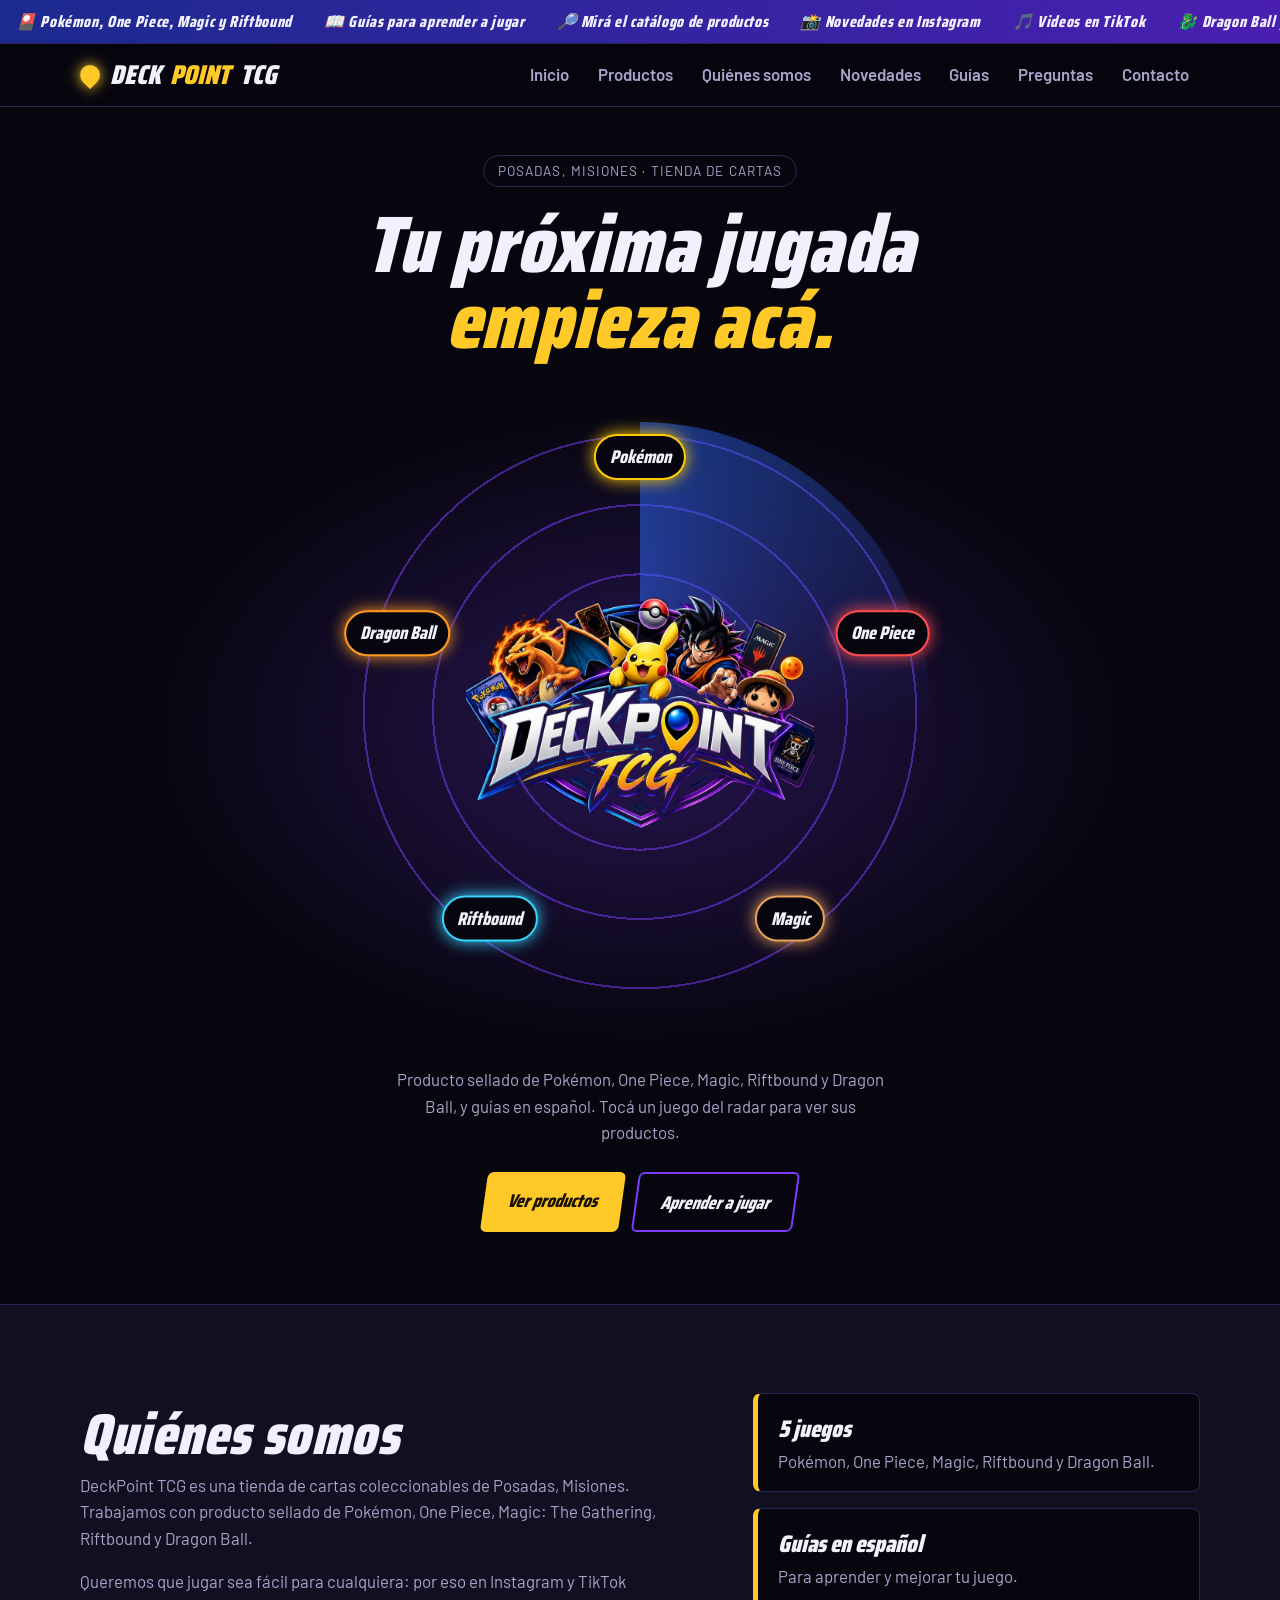
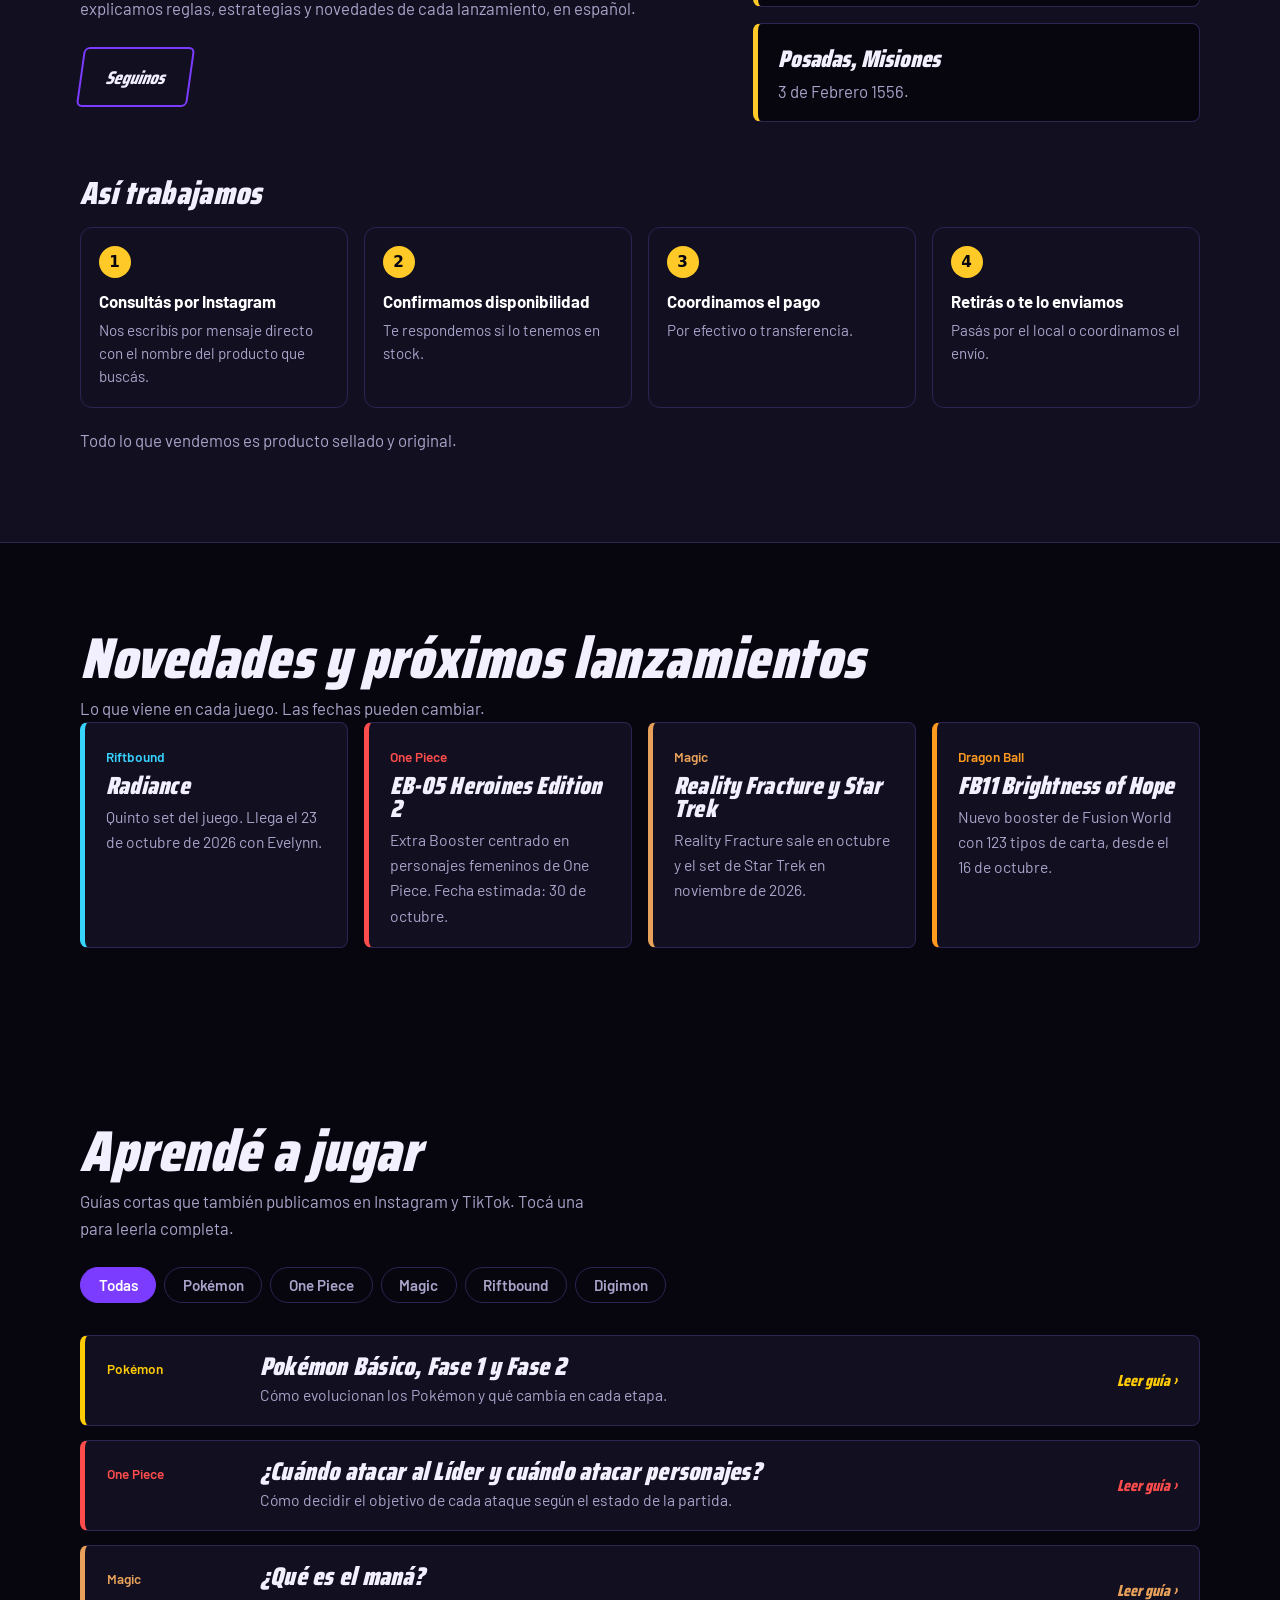
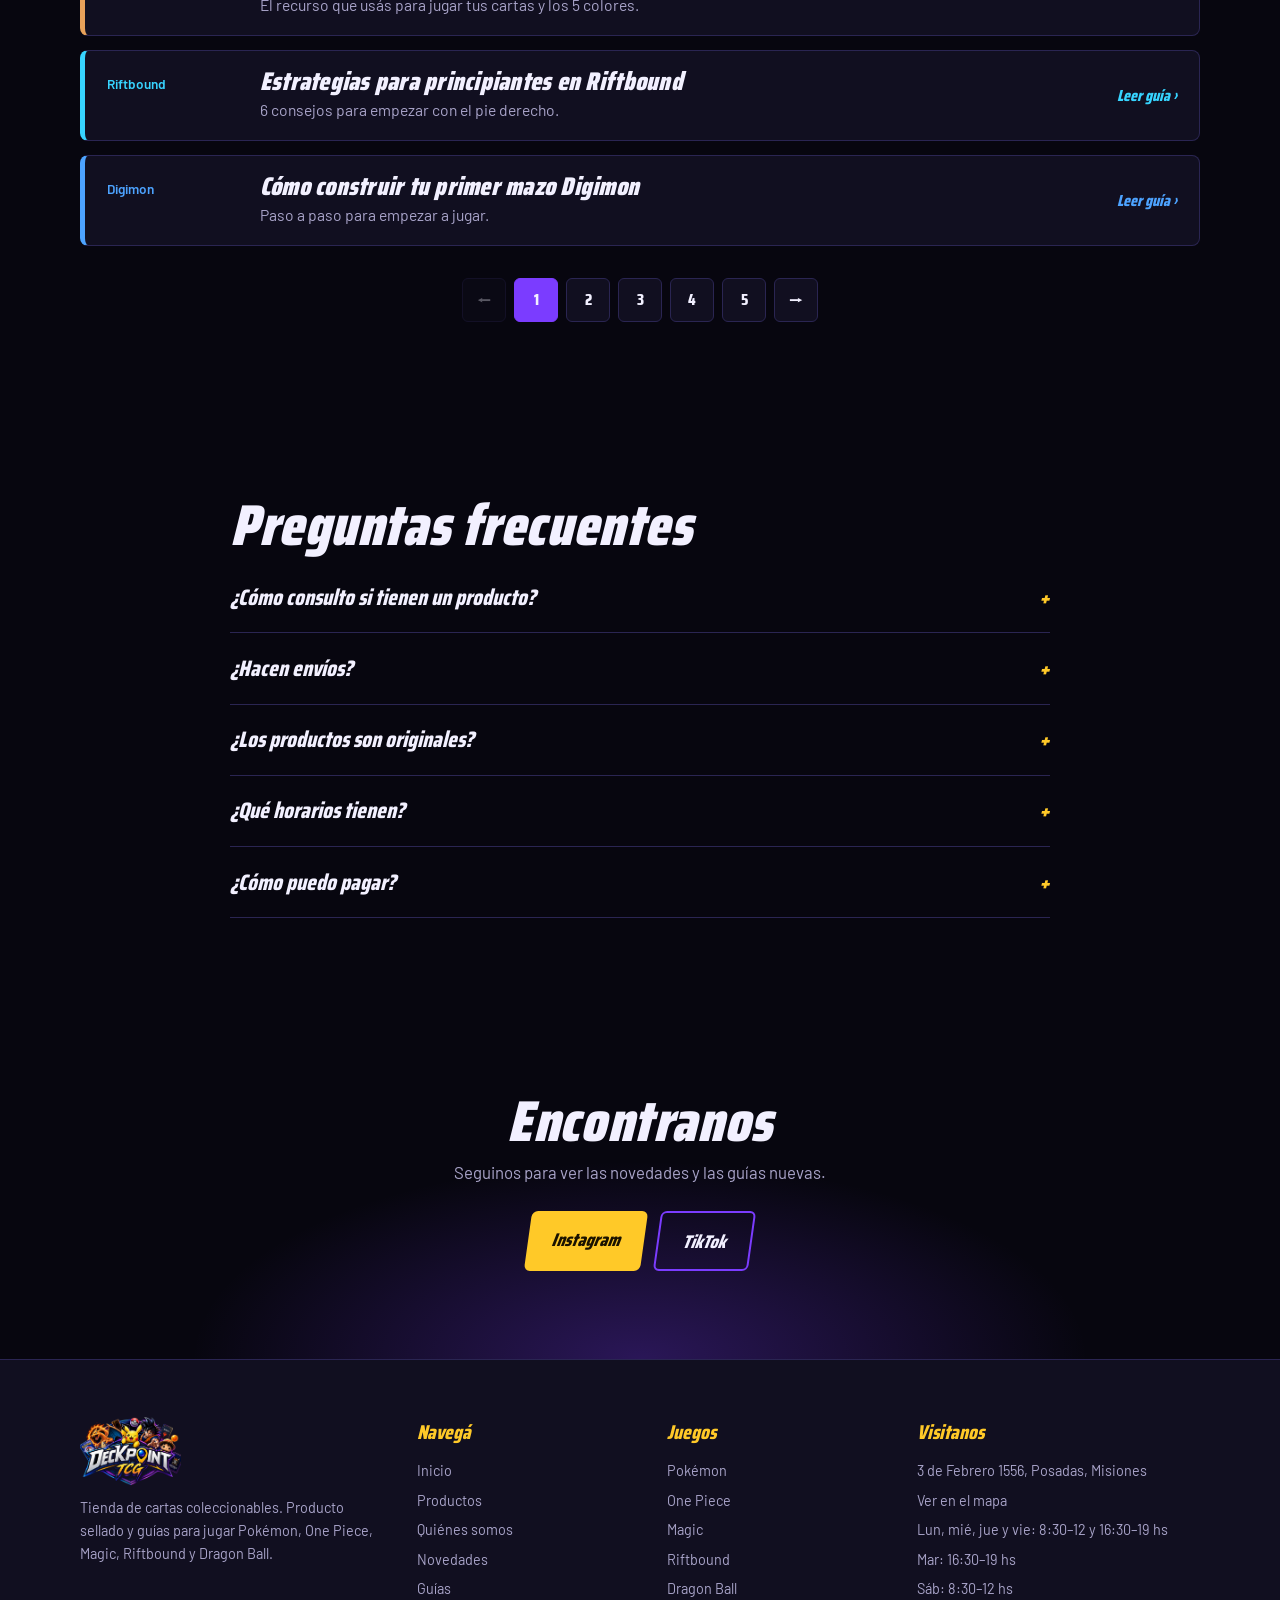
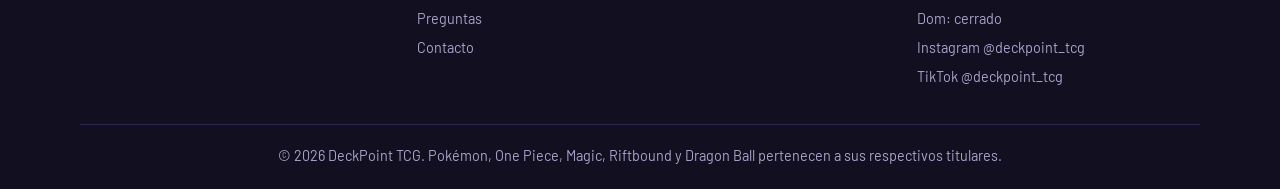
==== commit 6bdac73f: "Ultimos retoques" ====
--- a/index.html
+++ b/index.html
@@ -21,7 +21,7 @@
 <div class="ticker" aria-label="Novedades"><div><span>🎴 Pokémon, One Piece, Magic y Riftbound</span><span>📖 Guías para aprender a jugar</span><span>🔎 Mirá el catálogo de productos</span><span>📸 Novedades en Instagram</span><span>🎵 Videos en TikTok</span><span>🐉 Dragon Ball y más juegos</span></div><div aria-hidden="true"><span>🎴 Pokémon, One Piece, Magic y Riftbound</span><span>📖 Guías para aprender a jugar</span><span>🔎 Mirá el catálogo de productos</span><span>📸 Novedades en Instagram</span><span>🎵 Videos en TikTok</span><span>🐉 Dragon Ball y más juegos</span></div></div>
 <header><div class="wrap">
   <a class="brand" href="index.html" aria-label="DeckPoint TCG, inicio"><i></i>Deck<span>Point</span> TCG</a>
-  <nav><a href="index.html">Inicio</a><a href="productos.html">Productos</a><a href="index.html#novedades">Novedades</a><a href="index.html#quienes">Quiénes somos</a><a href="index.html#guias">Guías</a><a href="index.html#faq">Preguntas</a><a href="index.html#contacto">Contacto</a></nav>
+  <nav><a href="index.html">Inicio</a><a href="productos.html">Productos</a><a href="index.html#quienes">Quiénes somos</a><a href="index.html#novedades">Novedades</a><a href="index.html#guias">Guías</a><a href="index.html#faq">Preguntas</a><a href="index.html#contacto">Contacto</a></nav>
 </div></header>
 <main id="inicio">
 <section class="hero"><div class="wrap">
@@ -39,19 +39,8 @@
   <div class="btns"><a class="btn gold" href="productos.html">Ver productos</a><a class="btn ghost" href="#guias">Aprender a jugar</a></div>
 </div></section>
 
-<section id="novedades"><div class="wrap">
-  <h2>Novedades y próximos lanzamientos</h2>
-  <!-- EDITAR: actualizá estas tarjetas cuando salgan los productos nuevos -->
-  <p class="lead">Lo que viene en cada juego. Las fechas pueden cambiar.</p>
-  <div class="grid news">
-    <article class="guide" style="--c:#37d4ff"><em>Riftbound</em><h3>Radiance</h3><p>Quinto set del juego. Llega el 23 de octubre de 2026 con Evelynn.</p></article>
-    <article class="guide" style="--c:#ff4d4d"><em>One Piece</em><h3>EB-05 Heroines Edition 2</h3><p>Extra Booster centrado en personajes femeninos de One Piece. Fecha estimada: 30 de octubre.</p></article>
-    <article class="guide" style="--c:#e8a15a"><em>Magic</em><h3>Reality Fracture y Star Trek</h3><p>Reality Fracture sale en octubre y el set de Star Trek en noviembre de 2026.</p></article>
-    <article class="guide" style="--c:#ff9a1f"><em>Dragon Ball</em><h3>FB11 Brightness of Hope</h3><p>Nuevo booster de Fusion World con 123 tipos de carta, desde el 16 de octubre.</p></article>
-  </div>
-</div></section>
-
-<section id="quienes"><div class="wrap about">
+<section id="quienes"><div class="wrap">
+<div class="about">
   <div>
     <h2>Quiénes somos</h2>
     <!-- EDITAR: sumá acá la historia de la tienda con tus palabras -->
@@ -63,6 +52,29 @@
     <div class="sticker"><b>5 juegos</b>Pokémon, One Piece, Magic, Riftbound y Dragon Ball.</div>
     <div class="sticker"><b>Guías en español</b>Para aprender y mejorar tu juego.</div>
     <div class="sticker"><b>Posadas, Misiones</b>3 de Febrero 1556.</div>
+  </div>
+</div>
+<div class="how">
+  <h3>Así trabajamos</h3>
+  <ol class="steps">
+    <li><b>Consultás por Instagram</b>Nos escribís por mensaje directo con el nombre del producto que buscás.</li>
+    <li><b>Confirmamos disponibilidad</b>Te respondemos si lo tenemos en stock.</li>
+    <li><b>Coordinamos el pago</b>Por efectivo o transferencia.</li>
+    <li><b>Retirás o te lo enviamos</b>Pasás por el local o coordinamos el envío.</li>
+  </ol>
+  <p class="how-note">Todo lo que vendemos es producto sellado y original.</p>
+</div>
+</div></section>
+
+<section id="novedades"><div class="wrap">
+  <h2>Novedades y próximos lanzamientos</h2>
+  <!-- EDITAR: actualizá estas tarjetas cuando salgan los productos nuevos -->
+  <p class="lead">Lo que viene en cada juego. Las fechas pueden cambiar.</p>
+  <div class="grid news">
+    <article class="guide" style="--c:#37d4ff"><em>Riftbound</em><h3>Radiance</h3><p>Quinto set del juego. Llega el 23 de octubre de 2026 con Evelynn.</p></article>
+    <article class="guide" style="--c:#ff4d4d"><em>One Piece</em><h3>EB-05 Heroines Edition 2</h3><p>Extra Booster centrado en personajes femeninos de One Piece. Fecha estimada: 30 de octubre.</p></article>
+    <article class="guide" style="--c:#e8a15a"><em>Magic</em><h3>Reality Fracture y Star Trek</h3><p>Reality Fracture sale en octubre y el set de Star Trek en noviembre de 2026.</p></article>
+    <article class="guide" style="--c:#ff9a1f"><em>Dragon Ball</em><h3>FB11 Brightness of Hope</h3><p>Nuevo booster de Fusion World con 123 tipos de carta, desde el 16 de octubre.</p></article>
   </div>
 </div></section>
 
@@ -98,7 +110,7 @@
 <footer><div class="wrap">
   <div class="fcols">
     <div><img src="assets/logo.png" alt="DeckPoint TCG"><p>Tienda de cartas coleccionables. Producto sellado y guías para jugar Pokémon, One Piece, Magic, Riftbound y Dragon Ball.</p></div>
-    <div><h4>Navegá</h4><ul><li><a href="index.html">Inicio</a></li><li><a href="productos.html">Productos</a></li><li><a href="index.html#novedades">Novedades</a></li><li><a href="index.html#quienes">Quiénes somos</a></li><li><a href="index.html#guias">Guías</a></li><li><a href="index.html#faq">Preguntas</a></li><li><a href="index.html#contacto">Contacto</a></li></ul></div>
+    <div><h4>Navegá</h4><ul><li><a href="index.html">Inicio</a></li><li><a href="productos.html">Productos</a></li><li><a href="index.html#quienes">Quiénes somos</a></li><li><a href="index.html#novedades">Novedades</a></li><li><a href="index.html#guias">Guías</a></li><li><a href="index.html#faq">Preguntas</a></li><li><a href="index.html#contacto">Contacto</a></li></ul></div>
     <div><h4>Juegos</h4><ul><li><a href="productos.html?juego=pokemon">Pokémon</a></li><li><a href="productos.html?juego=onepiece">One Piece</a></li><li><a href="productos.html?juego=magic">Magic</a></li><li><a href="productos.html?juego=riftbound">Riftbound</a></li><li><a href="productos.html?juego=dragonball">Dragon Ball</a></li></ul></div>
     <div><h4>Visitanos</h4><ul><li>3 de Febrero 1556, Posadas, Misiones</li><li><a href="https://www.google.com/maps/search/?api=1&query=3+de+Febrero+1556+Posadas+Misiones" target="_blank" rel="noopener">Ver en el mapa</a></li><li>Lun, mié, jue y vie: 8:30–12 y 16:30–19 hs</li><li>Mar: 16:30–19 hs</li><li>Sáb: 8:30–12 hs</li><li>Dom: cerrado</li><li><a href="https://www.instagram.com/deckpoint_tcg" target="_blank" rel="noopener">Instagram @deckpoint_tcg</a></li><li><a href="https://www.tiktok.com/@deckpoint_tcg" target="_blank" rel="noopener">TikTok @deckpoint_tcg</a></li></ul></div>
   </div>
--- a/styles.css
+++ b/styles.css
@@ -235,3 +235,13 @@
 @media(max-width:640px){.pmodal{grid-template-columns:1fr}.mbox{padding:1.4rem 1.1rem}}
 @media(prefers-reduced-motion:no-preference){.modal[open]{animation:pop .18s ease-out}@keyframes pop{from{opacity:0;transform:translateY(14px) scale(.98)}}}
 .modal{margin:auto}
+
+.how{margin-top:3.5rem}
+.how h3{font-size:clamp(1.5rem,3vw,2rem);margin-bottom:1.2rem}
+.steps{list-style:none;display:grid;grid-template-columns:repeat(4,1fr);gap:1rem;counter-reset:st;padding:0}
+.steps li{counter-increment:st;position:relative;background:var(--panel);border:1px solid var(--line);border-radius:12px;padding:1.1rem 1.1rem 1.2rem;color:var(--mute);font-size:.95rem;line-height:1.5}
+.steps li::before{content:counter(st);display:grid;place-items:center;width:2rem;height:2rem;margin-bottom:.7rem;border-radius:50%;background:var(--gold);color:#07060f;font-weight:800}
+.steps li b{display:block;color:#fff;font-size:1.05rem;margin-bottom:.3rem}
+.how-note{margin-top:1.2rem;color:var(--mute)}
+@media(max-width:900px){.steps{grid-template-columns:repeat(2,1fr)}}
+@media(max-width:520px){.steps{grid-template-columns:1fr}}
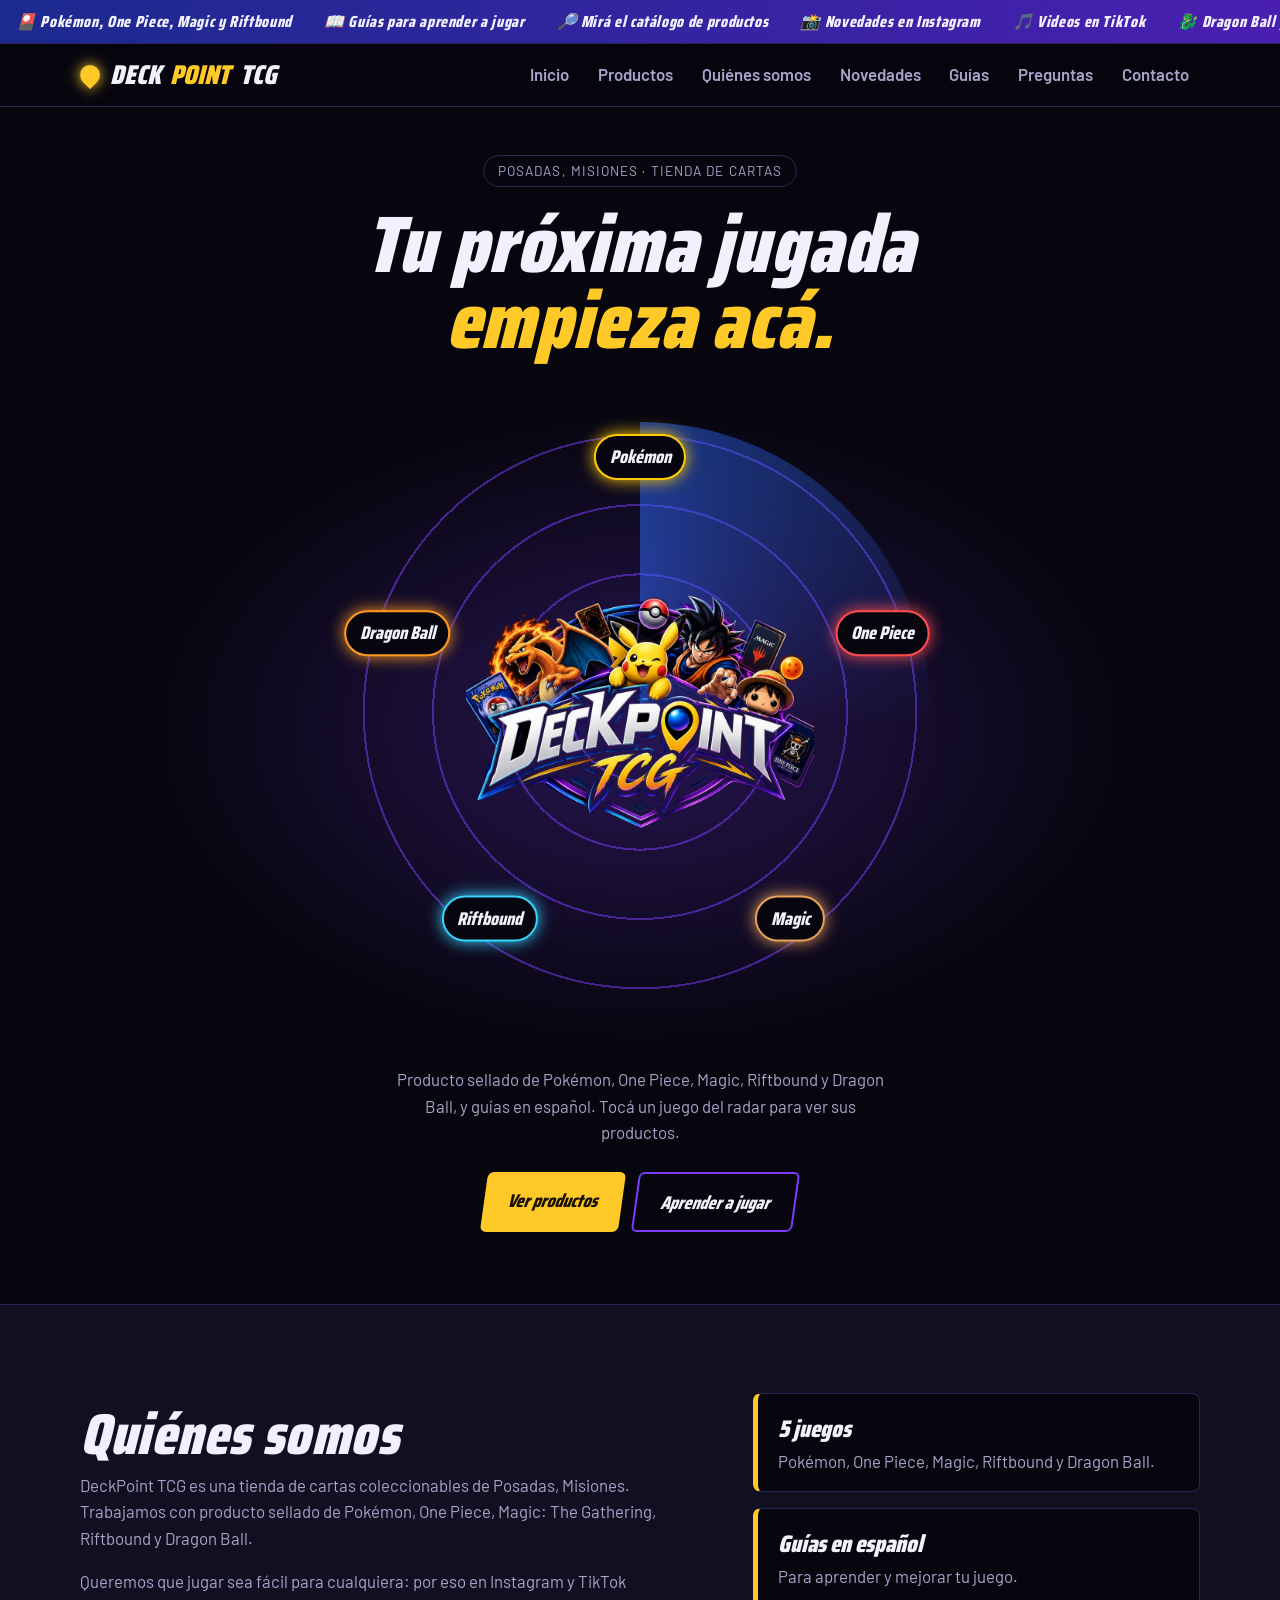
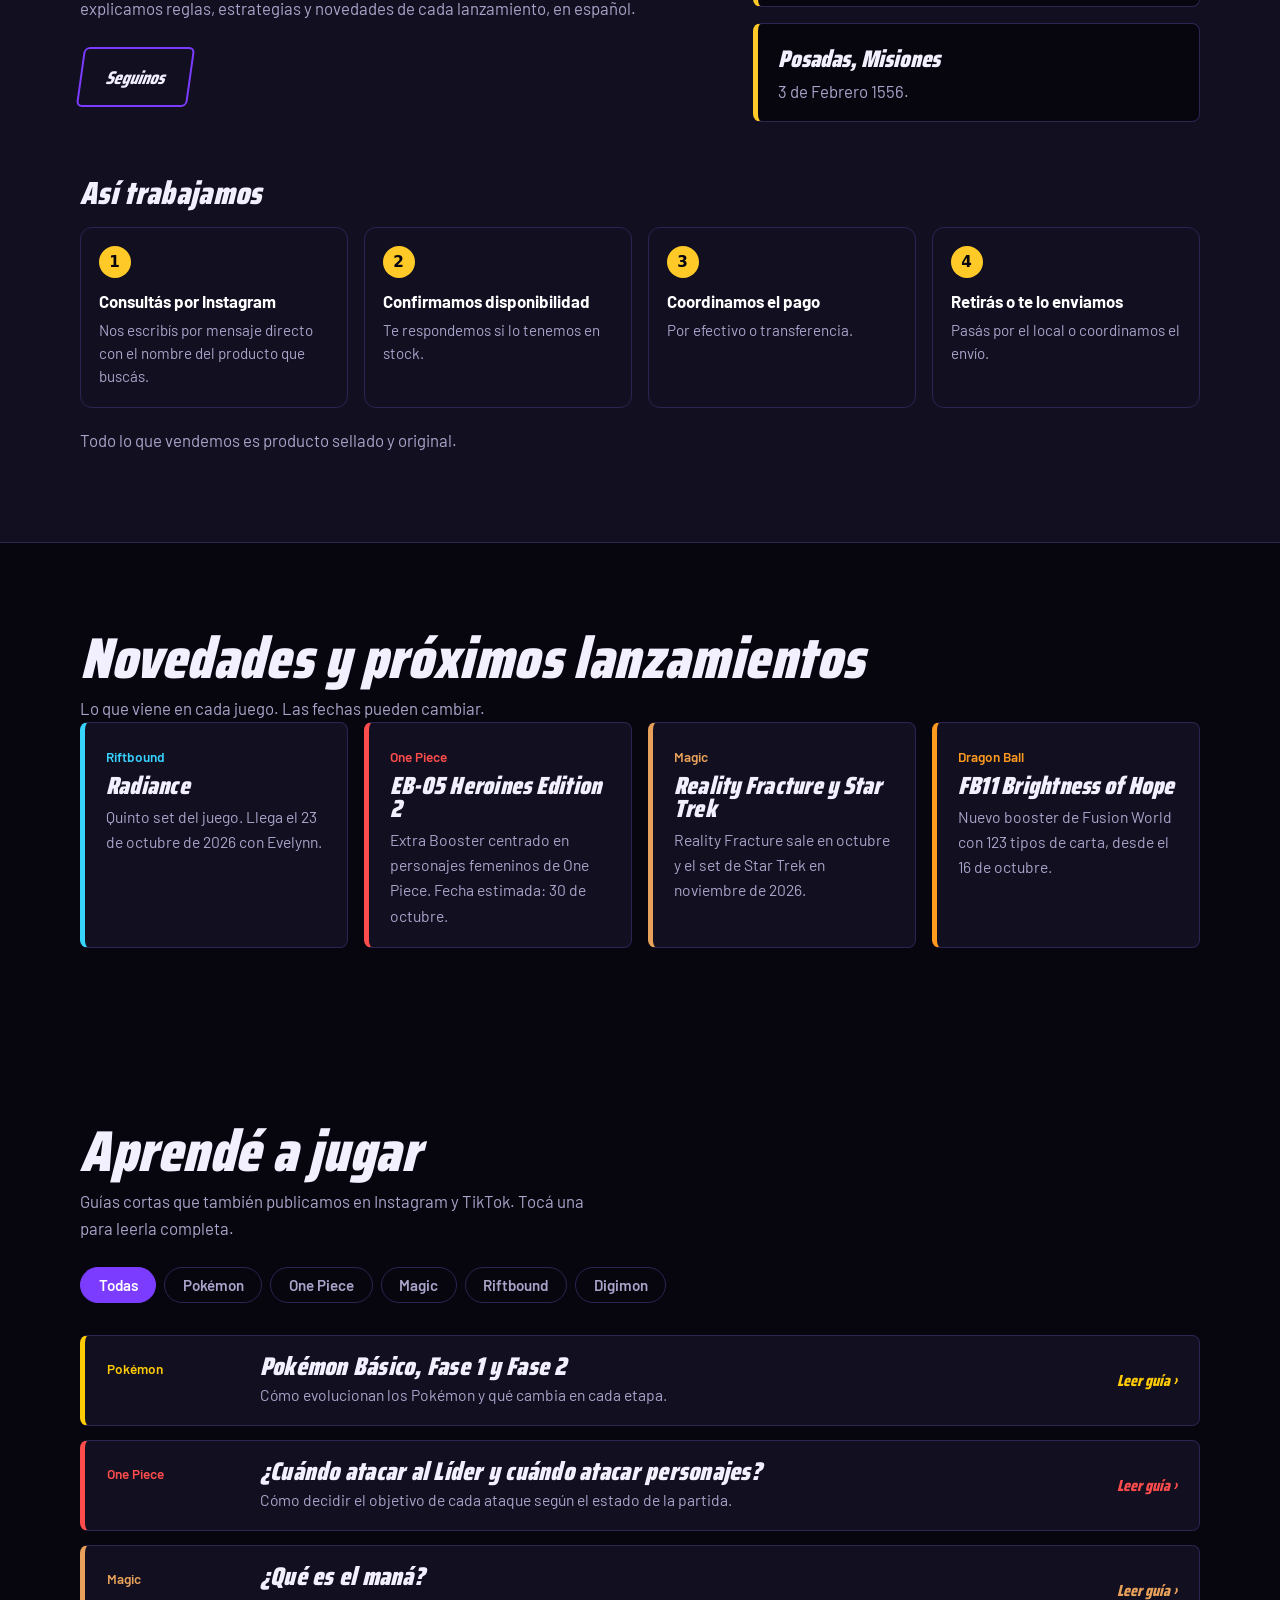
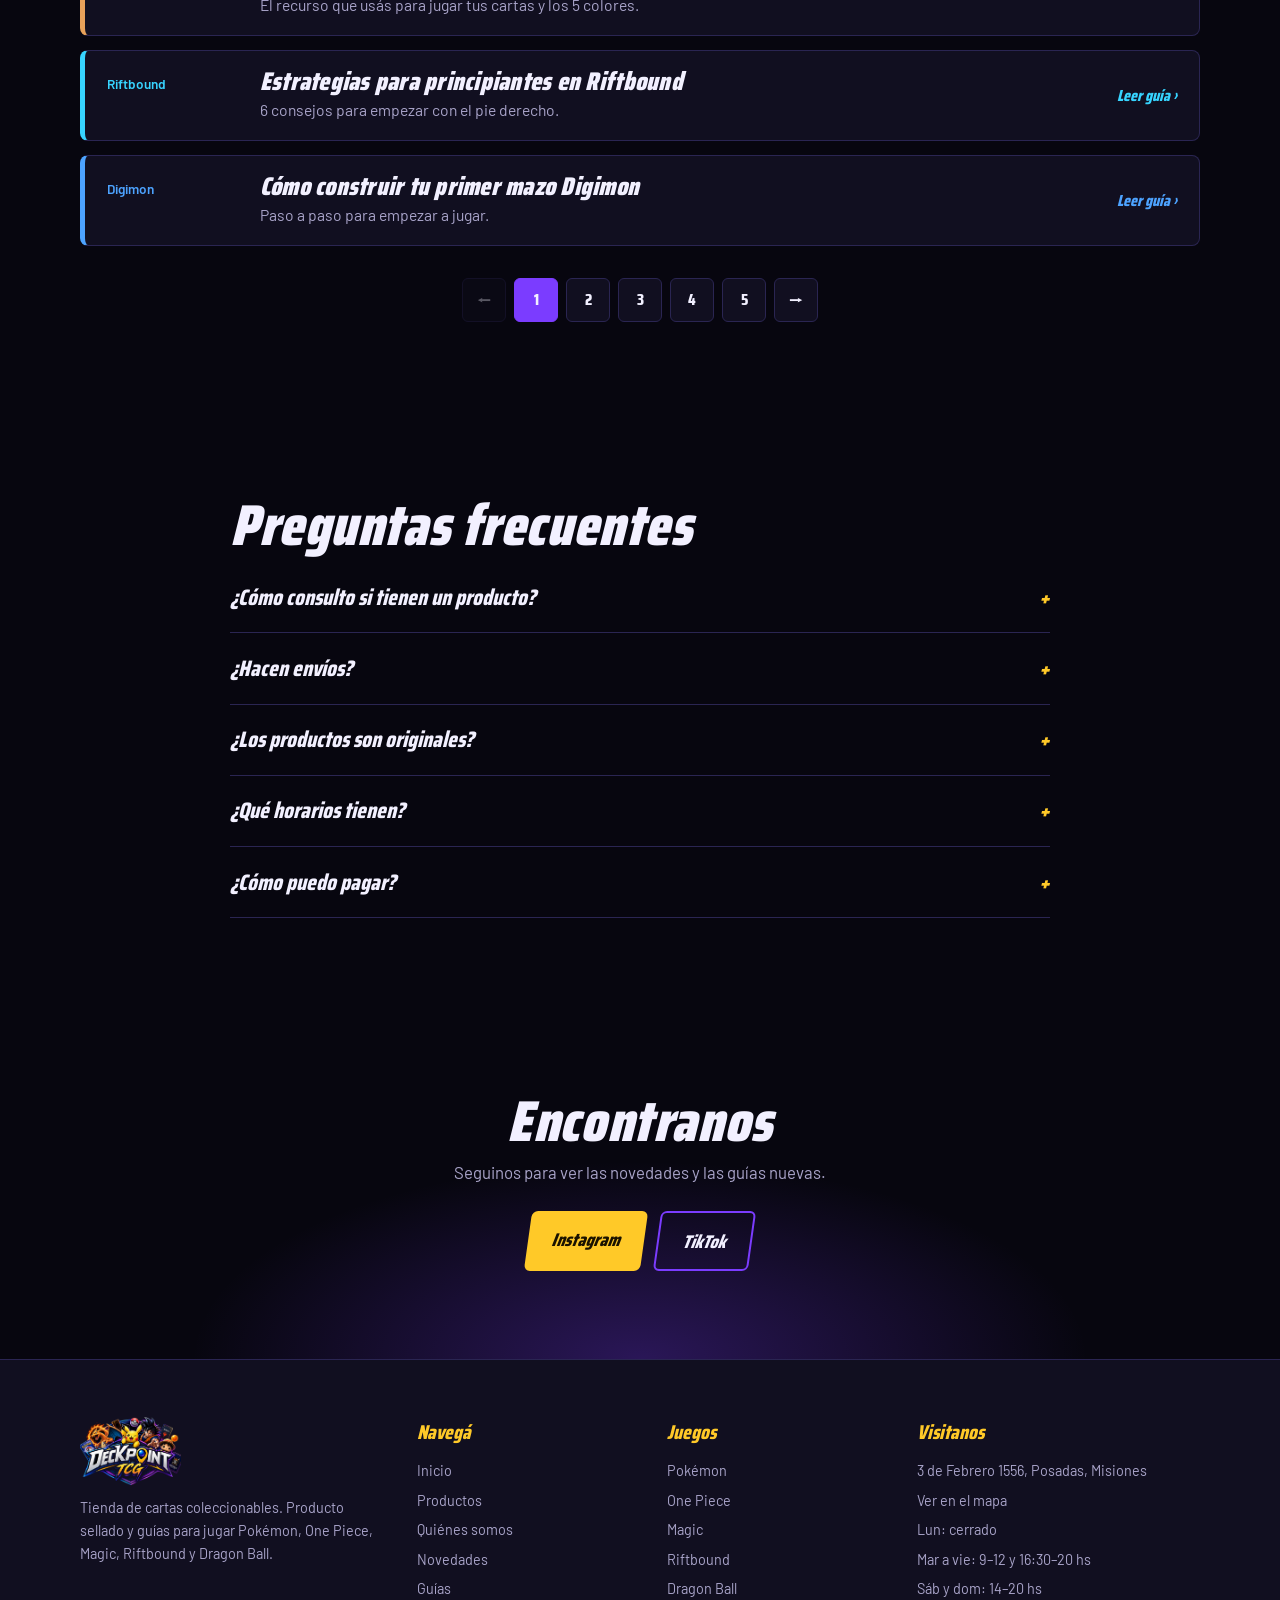
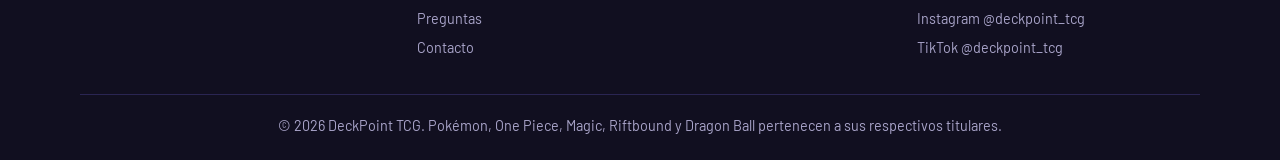
==== commit ceb522fa: "Nuevo horario" ====
--- a/index.html
+++ b/index.html
@@ -93,7 +93,7 @@
   <details><summary>¿Cómo consulto si tienen un producto?</summary><p>Escribinos por mensaje directo en Instagram con el nombre del producto y te confirmamos disponibilidad.</p></details>
   <details><summary>¿Hacen envíos?</summary><p>Sí, hacemos envíos. Consultanos por mensaje directo en Instagram y coordinamos. También podés retirar en el local: 3 de Febrero 1556, Posadas, Misiones.</p></details>
   <details><summary>¿Los productos son originales?</summary><p>Sí. Todos nuestros productos son originales y sellados.</p></details>
-  <details><summary>¿Qué horarios tienen?</summary><p>Lunes, miércoles, jueves y viernes de 8:30 a 12 y de 16:30 a 19 hs. Martes de 16:30 a 19 hs. Sábados de 8:30 a 12 hs. Domingos cerrado.</p></details>
+  <details><summary>¿Qué horarios tienen?</summary><p>Martes a viernes de 9 a 12 y de 16:30 a 20 hs. Sábados y domingos de 14 a 20 hs. Lunes cerrado.</p></details>
   <details><summary>¿Cómo puedo pagar?</summary><p>Aceptamos efectivo y transferencia. Coordinamos el pago por mensaje directo.</p></details>
 </div></section>
 
@@ -112,7 +112,7 @@
     <div><img src="assets/logo.png" alt="DeckPoint TCG"><p>Tienda de cartas coleccionables. Producto sellado y guías para jugar Pokémon, One Piece, Magic, Riftbound y Dragon Ball.</p></div>
     <div><h4>Navegá</h4><ul><li><a href="index.html">Inicio</a></li><li><a href="productos.html">Productos</a></li><li><a href="index.html#quienes">Quiénes somos</a></li><li><a href="index.html#novedades">Novedades</a></li><li><a href="index.html#guias">Guías</a></li><li><a href="index.html#faq">Preguntas</a></li><li><a href="index.html#contacto">Contacto</a></li></ul></div>
     <div><h4>Juegos</h4><ul><li><a href="productos.html?juego=pokemon">Pokémon</a></li><li><a href="productos.html?juego=onepiece">One Piece</a></li><li><a href="productos.html?juego=magic">Magic</a></li><li><a href="productos.html?juego=riftbound">Riftbound</a></li><li><a href="productos.html?juego=dragonball">Dragon Ball</a></li></ul></div>
-    <div><h4>Visitanos</h4><ul><li>3 de Febrero 1556, Posadas, Misiones</li><li><a href="https://www.google.com/maps/search/?api=1&query=3+de+Febrero+1556+Posadas+Misiones" target="_blank" rel="noopener">Ver en el mapa</a></li><li>Lun, mié, jue y vie: 8:30–12 y 16:30–19 hs</li><li>Mar: 16:30–19 hs</li><li>Sáb: 8:30–12 hs</li><li>Dom: cerrado</li><li><a href="https://www.instagram.com/deckpoint_tcg" target="_blank" rel="noopener">Instagram @deckpoint_tcg</a></li><li><a href="https://www.tiktok.com/@deckpoint_tcg" target="_blank" rel="noopener">TikTok @deckpoint_tcg</a></li></ul></div>
+    <div><h4>Visitanos</h4><ul><li>3 de Febrero 1556, Posadas, Misiones</li><li><a href="https://www.google.com/maps/search/?api=1&query=3+de+Febrero+1556+Posadas+Misiones" target="_blank" rel="noopener">Ver en el mapa</a></li><li>Lun: cerrado</li><li>Mar a vie: 9–12 y 16:30–20 hs</li><li>Sáb y dom: 14–20 hs</li><li><a href="https://www.instagram.com/deckpoint_tcg" target="_blank" rel="noopener">Instagram @deckpoint_tcg</a></li><li><a href="https://www.tiktok.com/@deckpoint_tcg" target="_blank" rel="noopener">TikTok @deckpoint_tcg</a></li></ul></div>
   </div>
   <div class="fbot">© 2026 DeckPoint TCG. Pokémon, One Piece, Magic, Riftbound y Dragon Ball pertenecen a sus respectivos titulares.</div>
 </div></footer>
